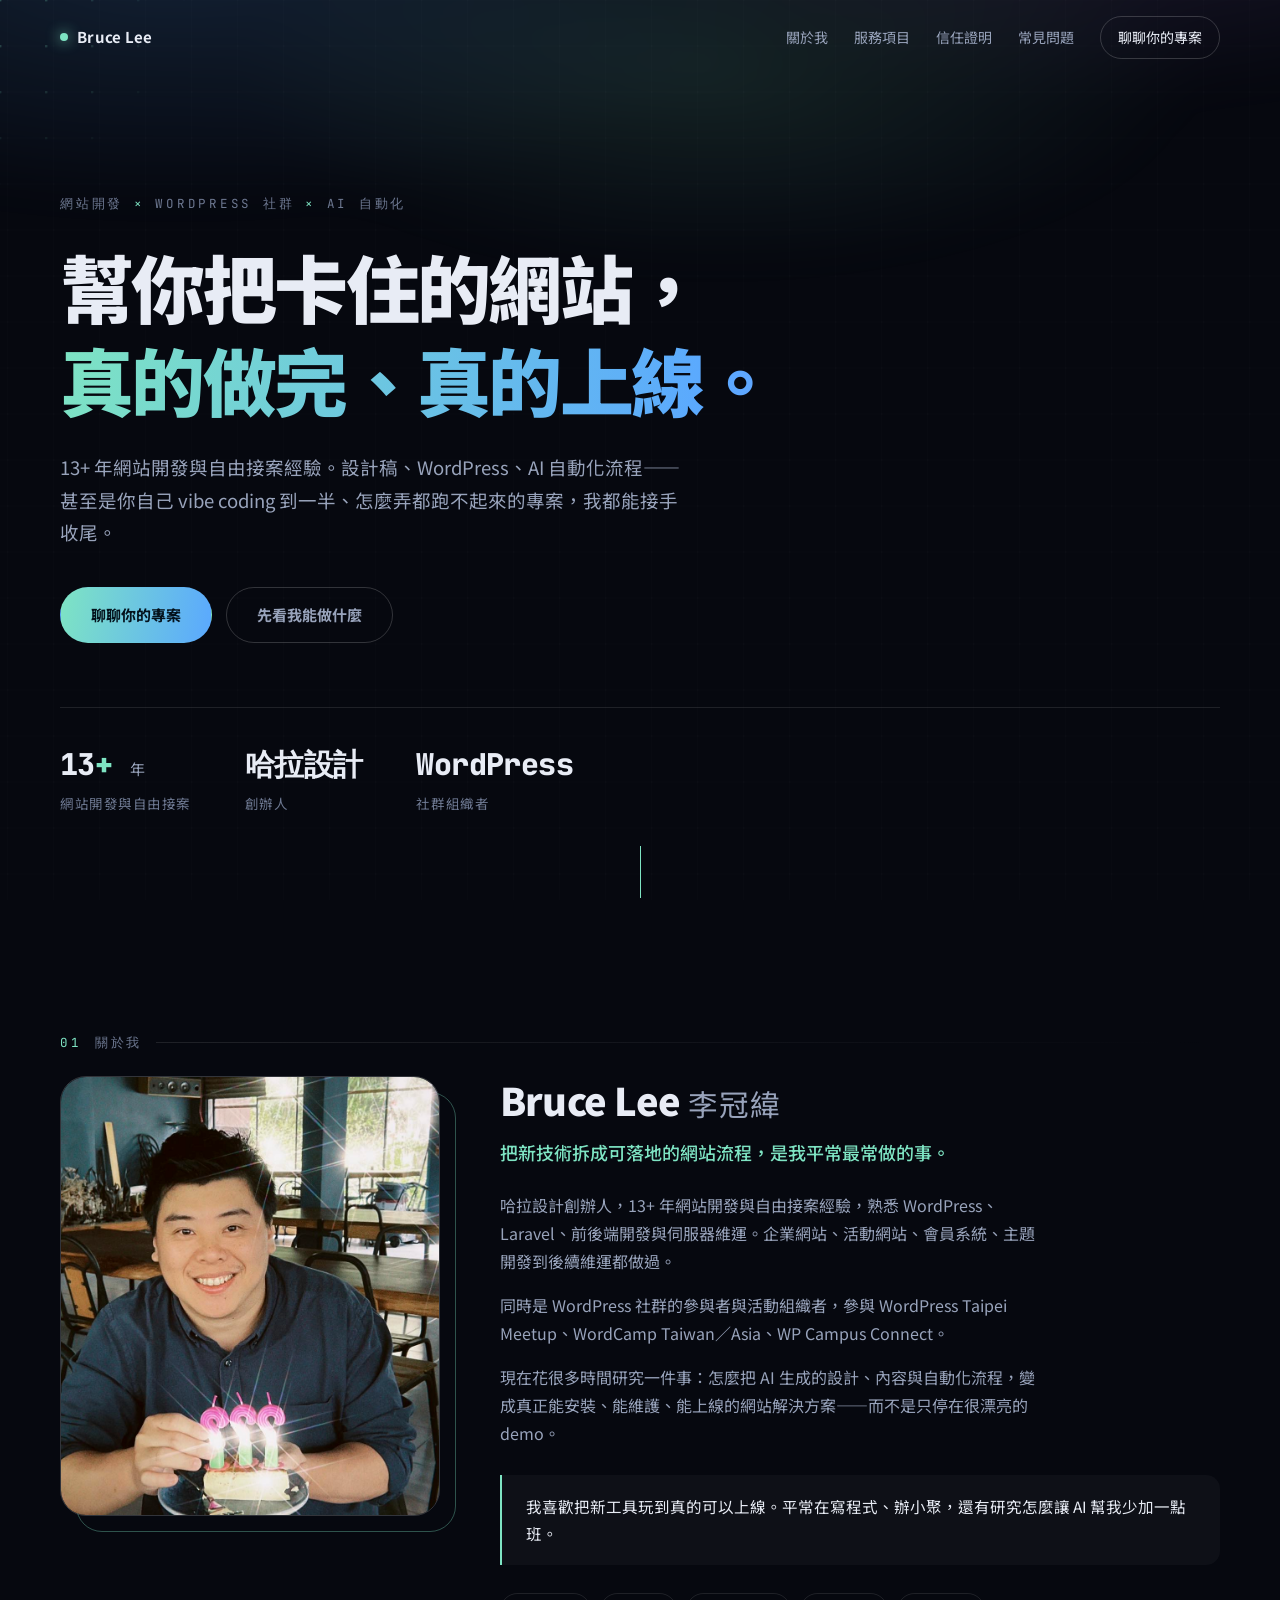
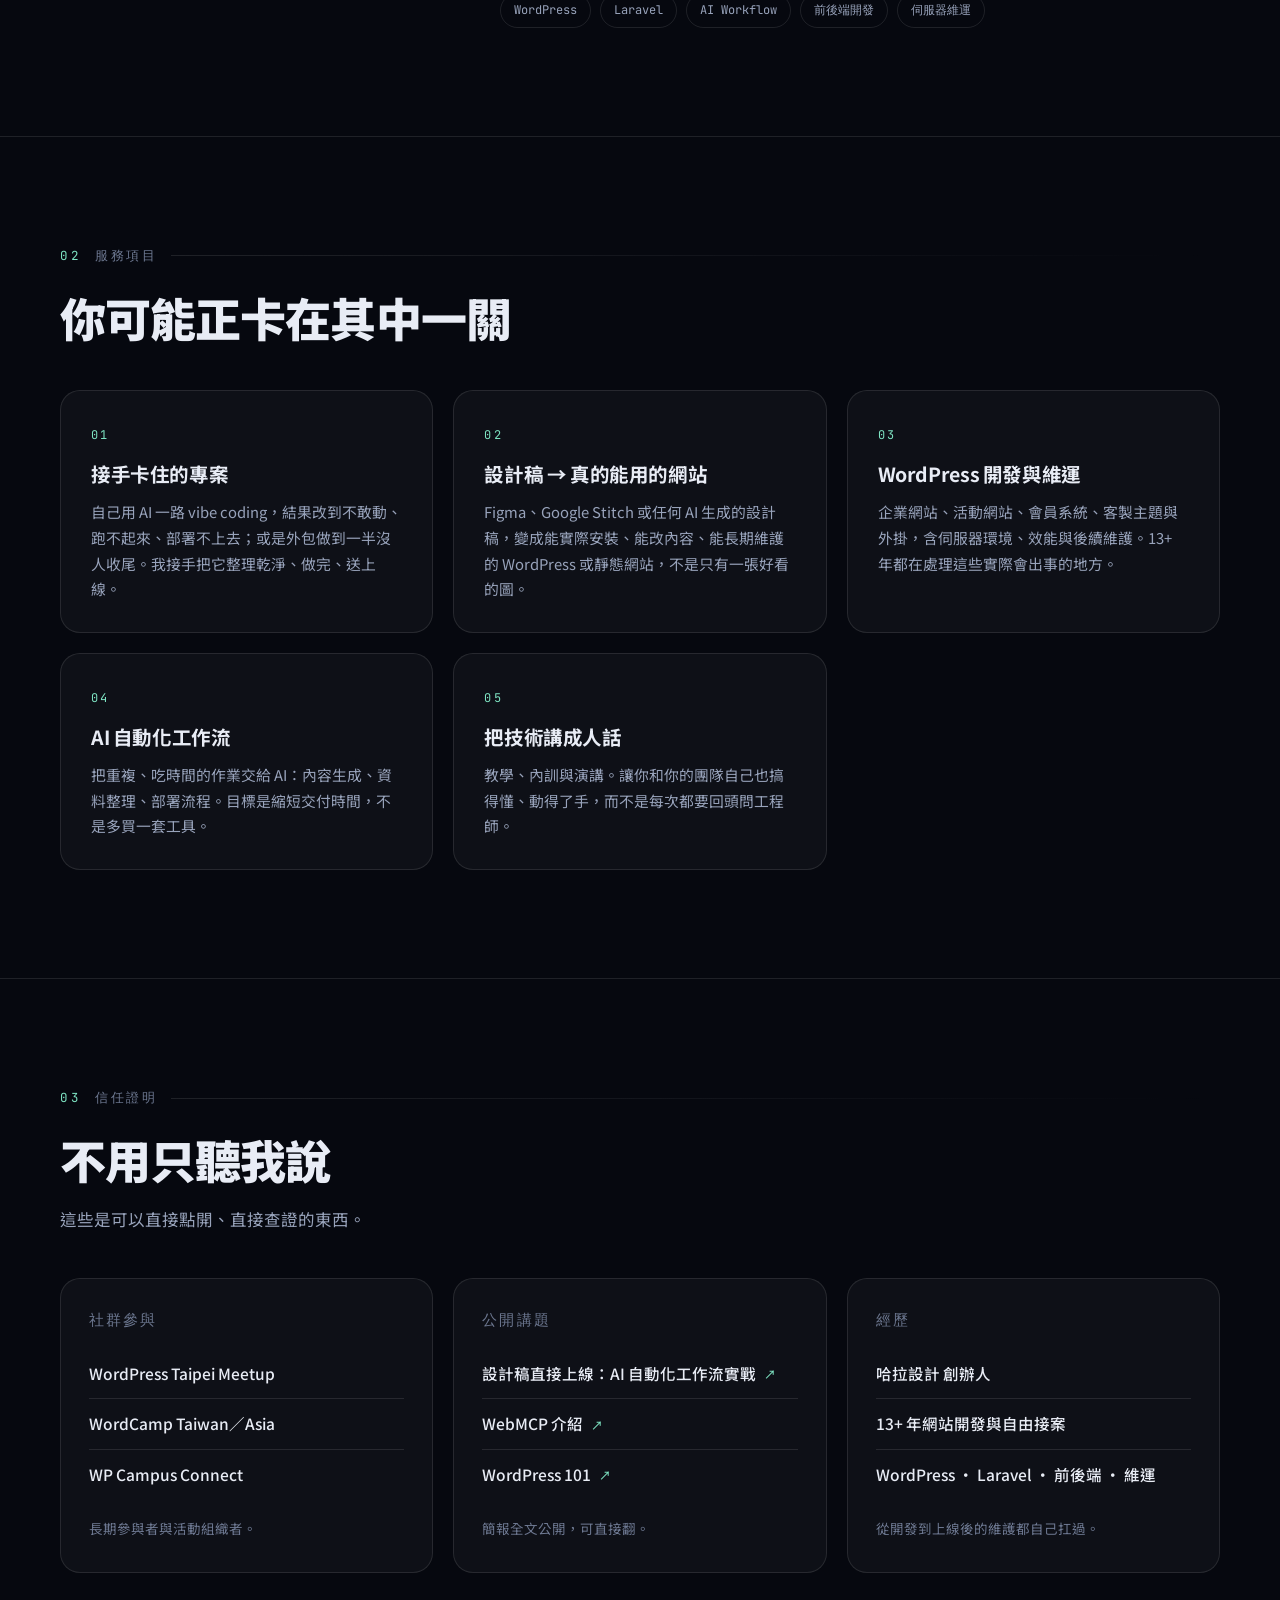
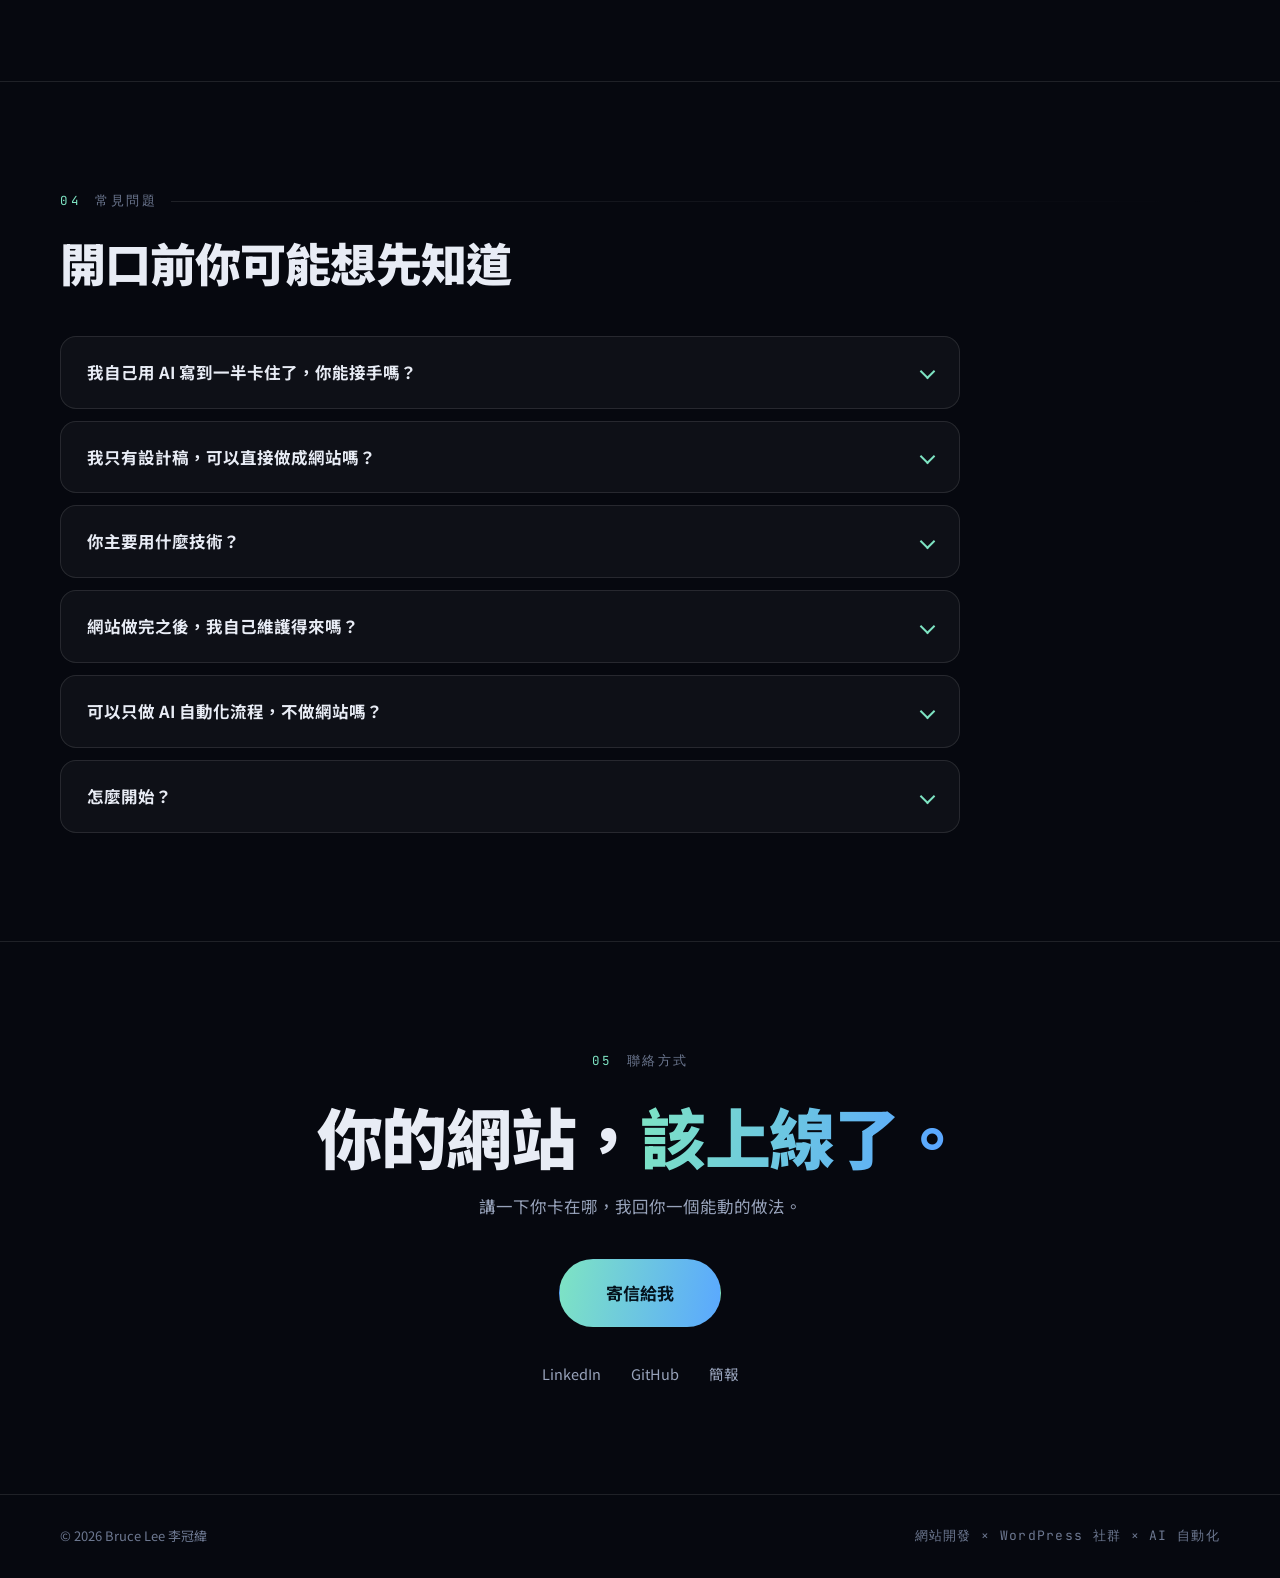
==== index.html @ e193546b "新增個人品牌網站首頁 依 ask-me 訪談產出的 website-brief.md 與 CLAUDE.md 建立一頁式個人網站： hero、關於我、服務項目、信任證明、常見問題、聯絡方式六個區塊。 " ====
<!DOCTYPE html>
<html lang="zh-Hant">
<head>
<meta charset="UTF-8">
<meta name="viewport" content="width=device-width, initial-scale=1">
<title>Bruce Lee 李冠緯 — 幫你把卡住的網站真的做完、真的上線</title>
<meta name="description" content="哈拉設計創辦人，13+ 年網站開發與自由接案經驗。設計稿轉網站、WordPress 開發維運、AI 自動化工作流，以及接手你自己 vibe coding 到一半做不下去的專案。">
<meta property="og:title" content="Bruce Lee 李冠緯 — 網站開發 × WordPress 社群 × AI 自動化">
<meta property="og:description" content="幫你把卡住的網站，真的做完、真的上線。">
<meta property="og:image" content="./avatar.jpg">
<meta property="og:type" content="website">
<link rel="preconnect" href="https://fonts.googleapis.com">
<link rel="preconnect" href="https://fonts.gstatic.com" crossorigin>
<link href="https://fonts.googleapis.com/css2?family=Noto+Sans+TC:wght@400;500;700;900&family=JetBrains+Mono:wght@400;700&display=swap" rel="stylesheet">
<link rel="stylesheet" href="./style.css">
</head>
<body>

<canvas id="bg-grid" aria-hidden="true"></canvas>
<div class="spotlight" aria-hidden="true"></div>

<header class="nav" id="nav">
  <a class="nav-brand" href="#top"><span class="dot"></span>Bruce Lee</a>
  <nav class="nav-links" aria-label="主要導覽">
    <a href="#about">關於我</a>
    <a href="#services">服務項目</a>
    <a href="#proof">信任證明</a>
    <a href="#faq">常見問題</a>
    <a class="nav-cta" href="#contact">聊聊你的專案</a>
  </nav>
</header>

<main id="top">

  <!-- 1. HERO -->
  <section class="hero">
    <div class="wrap hero-inner">
      <p class="eyebrow reveal">網站開發 <span class="x">×</span> WordPress 社群 <span class="x">×</span> AI 自動化</p>
      <h1 class="reveal">幫你把卡住的網站，<br><span class="grad">真的做完、真的上線。</span></h1>
      <p class="hero-lead reveal">13+ 年網站開發與自由接案經驗。設計稿、WordPress、AI 自動化流程——甚至是你自己 vibe coding 到一半、怎麼弄都跑不起來的專案，我都能接手收尾。</p>
      <div class="hero-cta reveal">
        <a class="btn btn-primary magnetic" href="#contact">聊聊你的專案</a>
        <a class="btn btn-ghost" href="#services">先看我能做什麼</a>
      </div>
      <dl class="stats reveal">
        <div class="stat"><dt><span class="count" data-count="13">0</span><span class="plus">+</span> <small>年</small></dt><dd>網站開發與自由接案</dd></div>
        <div class="stat"><dt>哈拉設計</dt><dd>創辦人</dd></div>
        <div class="stat"><dt>WordPress</dt><dd>社群組織者</dd></div>
      </dl>
    </div>
    <div class="scroll-hint" aria-hidden="true"><span></span></div>
  </section>

  <!-- 2. 關於我 -->
  <section id="about" class="sec">
    <div class="wrap">
      <p class="kicker reveal"><i>01</i> 關於我</p>
      <div class="about-grid">
        <div class="about-photo reveal">
          <img src="./avatar.jpg" alt="Bruce Lee 李冠緯的照片" width="440" height="440" loading="lazy">
          <span class="frame" aria-hidden="true"></span>
        </div>
        <div class="about-body">
          <h2 class="reveal">Bruce Lee <span class="zh">李冠緯</span></h2>
          <p class="lead reveal">把新技術拆成可落地的網站流程，是我平常最常做的事。</p>
          <p class="reveal">哈拉設計創辦人，13+ 年網站開發與自由接案經驗，熟悉 WordPress、Laravel、前後端開發與伺服器維運。企業網站、活動網站、會員系統、主題開發到後續維運都做過。</p>
          <p class="reveal">同時是 WordPress 社群的參與者與活動組織者，參與 WordPress Taipei Meetup、WordCamp Taiwan／Asia、WP Campus Connect。</p>
          <p class="reveal">現在花很多時間研究一件事：怎麼把 AI 生成的設計、內容與自動化流程，變成真正能安裝、能維護、能上線的網站解決方案——而不是只停在很漂亮的 demo。</p>
          <blockquote class="reveal">我喜歡把新工具玩到真的可以上線。平常在寫程式、辦小聚，還有研究怎麼讓 AI 幫我少加一點班。</blockquote>
          <ul class="tags reveal">
            <li>WordPress</li><li>Laravel</li><li>AI Workflow</li><li>前後端開發</li><li>伺服器維運</li>
          </ul>
        </div>
      </div>
    </div>
  </section>

  <!-- 3. 服務項目 -->
  <section id="services" class="sec">
    <div class="wrap">
      <p class="kicker reveal"><i>02</i> 服務項目</p>
      <h2 class="sec-title reveal">你可能正卡在其中一關</h2>
      <div class="cards">
        <article class="card reveal">
          <span class="card-no">01</span>
          <h3>接手卡住的專案</h3>
          <p>自己用 AI 一路 vibe coding，結果改到不敢動、跑不起來、部署不上去；或是外包做到一半沒人收尾。我接手把它整理乾淨、做完、送上線。</p>
        </article>
        <article class="card reveal">
          <span class="card-no">02</span>
          <h3>設計稿 → 真的能用的網站</h3>
          <p>Figma、Google Stitch 或任何 AI 生成的設計稿，變成能實際安裝、能改內容、能長期維護的 WordPress 或靜態網站，不是只有一張好看的圖。</p>
        </article>
        <article class="card reveal">
          <span class="card-no">03</span>
          <h3>WordPress 開發與維運</h3>
          <p>企業網站、活動網站、會員系統、客製主題與外掛，含伺服器環境、效能與後續維護。13+ 年都在處理這些實際會出事的地方。</p>
        </article>
        <article class="card reveal">
          <span class="card-no">04</span>
          <h3>AI 自動化工作流</h3>
          <p>把重複、吃時間的作業交給 AI：內容生成、資料整理、部署流程。目標是縮短交付時間，不是多買一套工具。</p>
        </article>
        <article class="card reveal">
          <span class="card-no">05</span>
          <h3>把技術講成人話</h3>
          <p>教學、內訓與演講。讓你和你的團隊自己也搞得懂、動得了手，而不是每次都要回頭問工程師。</p>
        </article>
      </div>
    </div>
  </section>

  <!-- 4. 信任證明 -->
  <section id="proof" class="sec">
    <div class="wrap">
      <p class="kicker reveal"><i>03</i> 信任證明</p>
      <h2 class="sec-title reveal">不用只聽我說</h2>
      <p class="sec-lead reveal">這些是可以直接點開、直接查證的東西。</p>
      <div class="proof-grid">
        <div class="proof-block reveal">
          <h3>社群參與</h3>
          <ul class="proof-list">
            <li>WordPress Taipei Meetup</li>
            <li>WordCamp Taiwan／Asia</li>
            <li>WP Campus Connect</li>
          </ul>
          <p class="proof-note">長期參與者與活動組織者。</p>
        </div>
        <div class="proof-block reveal">
          <h3>公開講題</h3>
          <ul class="proof-list links">
            <li><a href="./slides/google-stitch-to-wordpress.html">設計稿直接上線：AI 自動化工作流實戰</a></li>
            <li><a href="./slides/webmcp.html">WebMCP 介紹</a></li>
            <li><a href="./slides/wordpress-101.html">WordPress 101</a></li>
          </ul>
          <p class="proof-note">簡報全文公開，可直接翻。</p>
        </div>
        <div class="proof-block reveal">
          <h3>經歷</h3>
          <ul class="proof-list">
            <li>哈拉設計 創辦人</li>
            <li>13+ 年網站開發與自由接案</li>
            <li>WordPress · Laravel · 前後端 · 維運</li>
          </ul>
          <p class="proof-note">從開發到上線後的維護都自己扛過。</p>
        </div>
      </div>
      <!-- 客戶評價（待補）：等你拿到真實推薦，把下面這段換成 3 則客戶原話 + 姓名/公司，不要放假的。 -->
    </div>
  </section>

  <!-- 5. 常見問題 -->
  <section id="faq" class="sec">
    <div class="wrap">
      <p class="kicker reveal"><i>04</i> 常見問題</p>
      <h2 class="sec-title reveal">開口前你可能想先知道</h2>
      <div class="faq">
        <details class="reveal"><summary>我自己用 AI 寫到一半卡住了，你能接手嗎？</summary><p>可以，這正是我最常處理的狀況。程式亂、沒版控、部署失敗、改一個地方壞三個地方都算。我會先看現況值不值得救，再告訴你是接著改比較快，還是重寫比較划算——不會為了接案硬勸你重做。</p></details>
        <details class="reveal"><summary>我只有設計稿，可以直接做成網站嗎？</summary><p>可以。Figma、Google Stitch 或 AI 生成的稿都行。重點是交付之後你要能自己換圖換文字，所以我會做成可維護的結構，而不是把整頁切成圖。</p></details>
        <details class="reveal"><summary>你主要用什麼技術？</summary><p>WordPress 與 Laravel 為主，含前後端開發與伺服器維運。需要單純快速的形象網站時，也會直接用原生 HTML／CSS／JS，不硬套框架。</p></details>
        <details class="reveal"><summary>網站做完之後，我自己維護得來嗎？</summary><p>這是我交付時會特別處理的部分。會用白話講清楚哪裡能改、怎麼改、什麼不要碰，必要時錄一段操作說明。目標是你不用每改一個字都來找我。</p></details>
        <details class="reveal"><summary>可以只做 AI 自動化流程，不做網站嗎？</summary><p>可以。內容生成、資料整理、部署流程這類重複作業都能拆出來自動化。先看你現在哪一段最花時間，從那裡開始，不會一次全上。</p></details>
        <details class="reveal"><summary>怎麼開始？</summary><p>寄一封信給我，講三件事就好：你現在卡在哪、手上已經有什麼（設計稿、程式碼、網址都算）、希望什麼時候上線。我看完會直接回覆可行做法。</p></details>
      </div>
    </div>
  </section>

  <!-- 6. 聯絡方式 -->
  <section id="contact" class="sec contact">
    <div class="wrap">
      <p class="kicker reveal"><i>05</i> 聯絡方式</p>
      <h2 class="sec-title big reveal">你的網站，<span class="grad">該上線了。</span></h2>
      <p class="sec-lead reveal">講一下你卡在哪，我回你一個能動的做法。</p>
      <div class="contact-cta reveal">
        <a class="btn btn-primary big magnetic" href="#" data-mail>寄信給我</a>
      </div>
      <ul class="contact-links reveal">
        <li><a href="https://www.linkedin.com/in/bruce-lee-supergud/" target="_blank" rel="noopener">LinkedIn</a></li>
        <li><a href="https://github.com/supergud" target="_blank" rel="noopener">GitHub</a></li>
        <li><a href="./slides/google-stitch-to-wordpress.html">簡報</a></li>
      </ul>
    </div>
  </section>

</main>

<footer class="foot">
  <div class="wrap foot-inner">
    <span>© <span id="year">2026</span> Bruce Lee 李冠緯</span>
    <span class="foot-tag">網站開發 × WordPress 社群 × AI 自動化</span>
  </div>
</footer>

<script src="./script.js"></script>
</body>
</html>
---- style.css ----
/* ===== tokens ===== */
:root{
  --bg:#06080f;
  --bg-2:#0a0e1a;
  --panel:rgba(255,255,255,.035);
  --line:rgba(255,255,255,.10);
  --line-2:rgba(255,255,255,.18);
  --fg:#e8ecf5;
  --fg-dim:#98a3bb;
  --fg-mute:#6d7891;
  --acc:#7ee4c3;
  --acc-2:#5aa8ff;
  --acc-3:#b98cff;
  --glow:0 0 60px rgba(126,228,195,.20);
  --sans:"Noto Sans TC",-apple-system,BlinkMacSystemFont,"Segoe UI","PingFang TC","Microsoft JhengHei",sans-serif;
  --mono:"JetBrains Mono",ui-monospace,SFMono-Regular,Menlo,monospace;
  --wrap:1160px;
  --ease:cubic-bezier(.22,.9,.24,1);
}

*,*::before,*::after{box-sizing:border-box}
html{scroll-behavior:smooth;-webkit-text-size-adjust:100%}
body{
  margin:0;background:var(--bg);color:var(--fg);
  font-family:var(--sans);font-weight:400;line-height:1.75;
  overflow-x:hidden;-webkit-font-smoothing:antialiased;
}
img{max-width:100%;display:block}
a{color:inherit;text-decoration:none}
h1,h2,h3{line-height:1.25;margin:0;letter-spacing:-.02em;font-weight:900}
p{margin:0 0 1em}
::selection{background:rgba(126,228,195,.28)}

.wrap{width:min(100% - 44px,var(--wrap));margin-inline:auto}

/* ===== 背景：網格 canvas + 極光 + 游標光暈 ===== */
#bg-grid{position:fixed;inset:0;width:100%;height:100%;z-index:0;opacity:.55;pointer-events:none}
body::before{
  content:"";position:fixed;inset:-20% -10% auto -10%;height:70vh;z-index:0;pointer-events:none;
  background:
    radial-gradient(60% 60% at 20% 20%,rgba(90,168,255,.16),transparent 70%),
    radial-gradient(50% 50% at 80% 10%,rgba(185,140,255,.13),transparent 70%),
    radial-gradient(45% 45% at 55% 40%,rgba(126,228,195,.12),transparent 70%);
  filter:blur(20px);animation:drift 22s var(--ease) infinite alternate;
}
@keyframes drift{to{transform:translate3d(-4%,3%,0) scale(1.12)}}
.spotlight{
  position:fixed;top:0;left:0;width:520px;height:520px;margin:-260px 0 0 -260px;z-index:1;
  border-radius:50%;pointer-events:none;opacity:0;transition:opacity .5s;
  background:radial-gradient(circle,rgba(126,228,195,.10),transparent 62%);
  transform:translate3d(-999px,-999px,0);
}
body.has-cursor .spotlight{opacity:1}
main,.nav,.foot{position:relative;z-index:2}

/* ===== nav ===== */
.nav{
  position:sticky;top:0;z-index:50;display:flex;align-items:center;justify-content:space-between;
  gap:20px;padding:16px max(22px,calc((100vw - var(--wrap))/2));
  transition:background .35s,border-color .35s,backdrop-filter .35s;
  border-bottom:1px solid transparent;
}
.nav.stuck{background:rgba(6,8,15,.72);backdrop-filter:blur(14px);border-bottom-color:var(--line)}
.nav-brand{font-weight:700;letter-spacing:.02em;display:flex;align-items:center;gap:9px;font-size:15px}
.nav-brand .dot{width:8px;height:8px;border-radius:50%;background:var(--acc);box-shadow:0 0 14px var(--acc);animation:pulse 2.6s infinite}
@keyframes pulse{50%{opacity:.35;transform:scale(.8)}}
.nav-links{display:flex;align-items:center;gap:26px;font-size:14px;color:var(--fg-dim)}
.nav-links a{position:relative;transition:color .25s}
.nav-links a:not(.nav-cta)::after{
  content:"";position:absolute;left:0;right:100%;bottom:-6px;height:1px;background:var(--acc);
  transition:right .35s var(--ease);
}
.nav-links a:hover{color:var(--fg)}
.nav-links a:not(.nav-cta):hover::after{right:0}
.nav-cta{
  padding:8px 17px;border:1px solid var(--line-2);border-radius:999px;color:var(--fg);
  transition:border-color .3s,box-shadow .3s,transform .3s,background .3s;
}
.nav-cta:hover{border-color:var(--acc);box-shadow:var(--glow);transform:translateY(-1px);background:rgba(126,228,195,.06)}

/* ===== hero ===== */
.hero{position:relative;padding:clamp(70px,13vh,130px) 0 clamp(80px,12vh,120px);min-height:88vh;display:flex;align-items:center}
.hero-inner{width:min(100% - 44px,var(--wrap));margin-inline:auto}
.eyebrow{font-family:var(--mono);font-size:12.5px;letter-spacing:.22em;text-transform:uppercase;color:var(--fg-mute);margin-bottom:26px}
.eyebrow .x{color:var(--acc)}
h1{font-size:clamp(34px,6.4vw,74px);letter-spacing:-.035em;margin-bottom:26px}
.grad{
  background:linear-gradient(100deg,var(--acc) 0%,var(--acc-2) 46%,var(--acc-3) 100%);
  -webkit-background-clip:text;background-clip:text;color:transparent;
  background-size:200% 100%;animation:sweep 8s linear infinite;
}
@keyframes sweep{to{background-position:200% 0}}
.hero-lead{font-size:clamp(15px,1.7vw,18.5px);color:var(--fg-dim);max-width:62ch;margin-bottom:38px}
.hero-cta{display:flex;flex-wrap:wrap;gap:14px;margin-bottom:64px}

.btn{
  display:inline-flex;align-items:center;justify-content:center;gap:10px;
  padding:14px 30px;border-radius:999px;font-weight:700;font-size:15px;
  border:1px solid var(--line-2);position:relative;overflow:hidden;
  transition:transform .35s var(--ease),box-shadow .35s,border-color .35s,color .3s;
  will-change:transform;
}
.btn.big{padding:18px 46px;font-size:17px}
.btn-primary{background:linear-gradient(100deg,var(--acc),var(--acc-2));color:#04121c;border-color:transparent}
.btn-primary{isolation:isolate}
.btn-primary::after{
  content:"";position:absolute;inset:0;z-index:-1;
  background:linear-gradient(100deg,var(--acc-2),var(--acc-3));
  opacity:0;transition:opacity .4s;
}
.btn-primary:hover::after{opacity:1}
.btn-primary:hover{box-shadow:0 14px 44px rgba(126,228,195,.30);transform:translateY(-2px)}
.btn-ghost{color:var(--fg-dim)}
.btn-ghost:hover{color:var(--fg);border-color:var(--acc);box-shadow:var(--glow);transform:translateY(-2px)}

.stats{display:flex;flex-wrap:wrap;gap:14px 54px;margin:0;padding-top:30px;border-top:1px solid var(--line)}
.stat dt{font-size:clamp(21px,2.6vw,30px);font-weight:900;letter-spacing:-.02em;color:var(--fg);font-family:var(--mono)}
.stat dt small{font-size:.5em;font-weight:400;color:var(--fg-dim);font-family:var(--sans)}
.stat dt .plus{color:var(--acc)}
.stat dd{margin:2px 0 0;font-size:13.5px;color:var(--fg-mute);letter-spacing:.04em}

.scroll-hint{position:absolute;left:50%;bottom:26px;width:1px;height:52px;background:var(--line);overflow:hidden}
.scroll-hint span{position:absolute;inset:0;background:var(--acc);animation:trail 2.4s var(--ease) infinite}
@keyframes trail{0%{transform:translateY(-100%)}60%,100%{transform:translateY(100%)}}

/* ===== sections ===== */
.sec{padding:clamp(80px,12vh,140px) 0;position:relative}
.sec + .sec{border-top:1px solid var(--line)}
.kicker{font-family:var(--mono);font-size:12.5px;letter-spacing:.2em;text-transform:uppercase;color:var(--fg-mute);display:flex;align-items:center;gap:14px;margin-bottom:22px}
.kicker i{font-style:normal;color:var(--acc)}
.kicker::after{content:"";flex:1;height:1px;background:linear-gradient(90deg,var(--line),transparent)}
.sec-title{font-size:clamp(27px,4.2vw,46px);margin-bottom:16px}
.sec-title.big{font-size:clamp(32px,6vw,66px)}
.sec-lead{color:var(--fg-dim);max-width:56ch;font-size:16.5px;margin-bottom:44px}

/* 關於我 */
.about-grid{display:grid;grid-template-columns:380px 1fr;gap:60px;align-items:start}
.about-photo{position:relative}
.about-photo img{width:100%;aspect-ratio:1;object-fit:cover;border-radius:26px;border:1px solid var(--line-2);filter:saturate(.92) contrast(1.04)}
.about-photo .frame{position:absolute;inset:16px -16px -16px 16px;border:1px solid rgba(126,228,195,.34);border-radius:26px;z-index:-1;transition:inset .5s var(--ease)}
.about-photo:hover .frame{inset:22px -22px -22px 22px}
.about-body h2{font-size:clamp(26px,3.4vw,38px);margin-bottom:6px}
.about-body h2 .zh{color:var(--fg-dim);font-weight:400;font-size:.78em;letter-spacing:.02em}
.about-body .lead{font-size:18px;color:var(--acc);margin:14px 0 22px;font-weight:500}
.about-body p{color:var(--fg-dim);max-width:60ch}
blockquote{
  margin:28px 0;padding:18px 24px;border-left:2px solid var(--acc);
  background:var(--panel);border-radius:0 14px 14px 0;color:var(--fg);font-size:15.5px;
}
.tags{display:flex;flex-wrap:wrap;gap:9px;list-style:none;padding:0;margin:24px 0 0}
.tags li{
  font-family:var(--mono);font-size:12px;padding:6px 13px;border:1px solid var(--line);
  border-radius:999px;color:var(--fg-dim);transition:border-color .3s,color .3s,transform .3s;
}
.tags li:hover{border-color:var(--acc);color:var(--acc);transform:translateY(-2px)}

/* 服務卡片 */
.cards{display:grid;grid-template-columns:repeat(auto-fit,minmax(290px,1fr));gap:20px;margin-top:44px}
.card{
  position:relative;padding:34px 30px 30px;border:1px solid var(--line);border-radius:20px;
  background:var(--panel);overflow:hidden;
  transition:transform .45s var(--ease),border-color .4s,background .4s;
}
.card::before{
  content:"";position:absolute;inset:0;opacity:0;transition:opacity .45s;pointer-events:none;
  background:radial-gradient(420px circle at var(--mx,50%) var(--my,0%),rgba(126,228,195,.13),transparent 62%);
}
.card:hover{transform:translateY(-6px);border-color:var(--line-2);background:rgba(255,255,255,.055)}
.card:hover::before{opacity:1}
.card-no{font-family:var(--mono);font-size:12px;color:var(--acc);letter-spacing:.2em;display:block;margin-bottom:16px}
.card h3{font-size:19.5px;margin-bottom:12px;font-weight:700}
.card p{color:var(--fg-dim);font-size:14.8px;margin:0}

/* 信任證明 */
.proof-grid{display:grid;grid-template-columns:repeat(auto-fit,minmax(280px,1fr));gap:20px}
.proof-block{padding:32px 28px;border:1px solid var(--line);border-radius:20px;background:var(--panel);transition:border-color .4s,transform .45s var(--ease)}
.proof-block:hover{border-color:rgba(126,228,195,.4);transform:translateY(-4px)}
.proof-block h3{font-size:15px;letter-spacing:.14em;text-transform:uppercase;font-family:var(--mono);color:var(--fg-mute);font-weight:400;margin-bottom:20px}
.proof-list{list-style:none;padding:0;margin:0 0 18px}
.proof-list li{padding:11px 0;border-bottom:1px solid var(--line);font-size:15.5px;font-weight:500}
.proof-list li:last-child{border-bottom:0}
.proof-list.links a{display:inline-flex;align-items:center;gap:8px;transition:color .25s}
.proof-list.links a::after{content:"↗";font-size:12px;color:var(--acc);transition:transform .3s}
.proof-list.links a:hover{color:var(--acc)}
.proof-list.links a:hover::after{transform:translate(3px,-3px)}
.proof-note{font-size:13.5px;color:var(--fg-mute);margin:0}

/* FAQ */
.faq{display:grid;gap:12px;margin-top:44px;max-width:900px}
.faq details{border:1px solid var(--line);border-radius:16px;background:var(--panel);overflow:hidden;transition:border-color .35s,background .35s}
.faq details[open]{border-color:rgba(126,228,195,.36);background:rgba(255,255,255,.055)}
.faq summary{
  list-style:none;cursor:pointer;padding:21px 58px 21px 26px;font-weight:700;font-size:16.5px;
  position:relative;transition:color .25s;
}
.faq summary::-webkit-details-marker{display:none}
.faq summary::after{
  content:"";position:absolute;right:26px;top:50%;width:11px;height:11px;margin-top:-6px;
  border-right:2px solid var(--acc);border-bottom:2px solid var(--acc);
  transform:rotate(45deg);transition:transform .35s var(--ease);
}
.faq details[open] summary::after{transform:rotate(-135deg)}
.faq summary:hover{color:var(--acc)}
.faq details p{padding:0 26px 24px;margin:0;color:var(--fg-dim);font-size:15px;max-width:74ch}

/* 聯絡 */
.contact{text-align:center}
.contact .kicker{justify-content:center}
.contact .kicker::after{display:none}
.contact .sec-lead{margin-inline:auto;margin-bottom:38px}
.contact-cta{margin-bottom:34px}
.contact-links{display:flex;justify-content:center;flex-wrap:wrap;gap:12px 30px;list-style:none;padding:0;margin:0;font-size:14.5px;color:var(--fg-dim)}
.contact-links a{position:relative;transition:color .25s}
.contact-links a:hover{color:var(--acc)}
.contact-links a::after{content:"";position:absolute;left:0;right:100%;bottom:-5px;height:1px;background:var(--acc);transition:right .35s var(--ease)}
.contact-links a:hover::after{right:0}

/* footer */
.foot{border-top:1px solid var(--line);padding:30px 0}
.foot-inner{display:flex;justify-content:space-between;flex-wrap:wrap;gap:10px;font-size:13px;color:var(--fg-mute)}
.foot-tag{font-family:var(--mono);letter-spacing:.1em}

/* ===== 進場動畫 ===== */
.reveal{opacity:0;transform:translateY(26px);transition:opacity .8s var(--ease),transform .8s var(--ease)}
.reveal.in{opacity:1;transform:none}

/* ===== RWD ===== */
@media (max-width:900px){
  .about-grid{grid-template-columns:1fr;gap:40px}
  .about-photo{max-width:330px}
  .nav-links a:not(.nav-cta){display:none}
}
@media (max-width:600px){
  .hero{min-height:auto;padding-top:48px}
  .stats{gap:20px 34px}
  .hero-cta .btn{width:100%}
  .scroll-hint{display:none}
  .faq summary{padding:18px 48px 18px 20px;font-size:15.5px}
  .faq details p{padding:0 20px 20px}
}

/* ===== 尊重減少動態 ===== */
@media (prefers-reduced-motion:reduce){
  *,*::before,*::after{animation:none!important;transition-duration:.01ms!important}
  .reveal{opacity:1;transform:none}
  #bg-grid,.spotlight{display:none}
  html{scroll-behavior:auto}
}
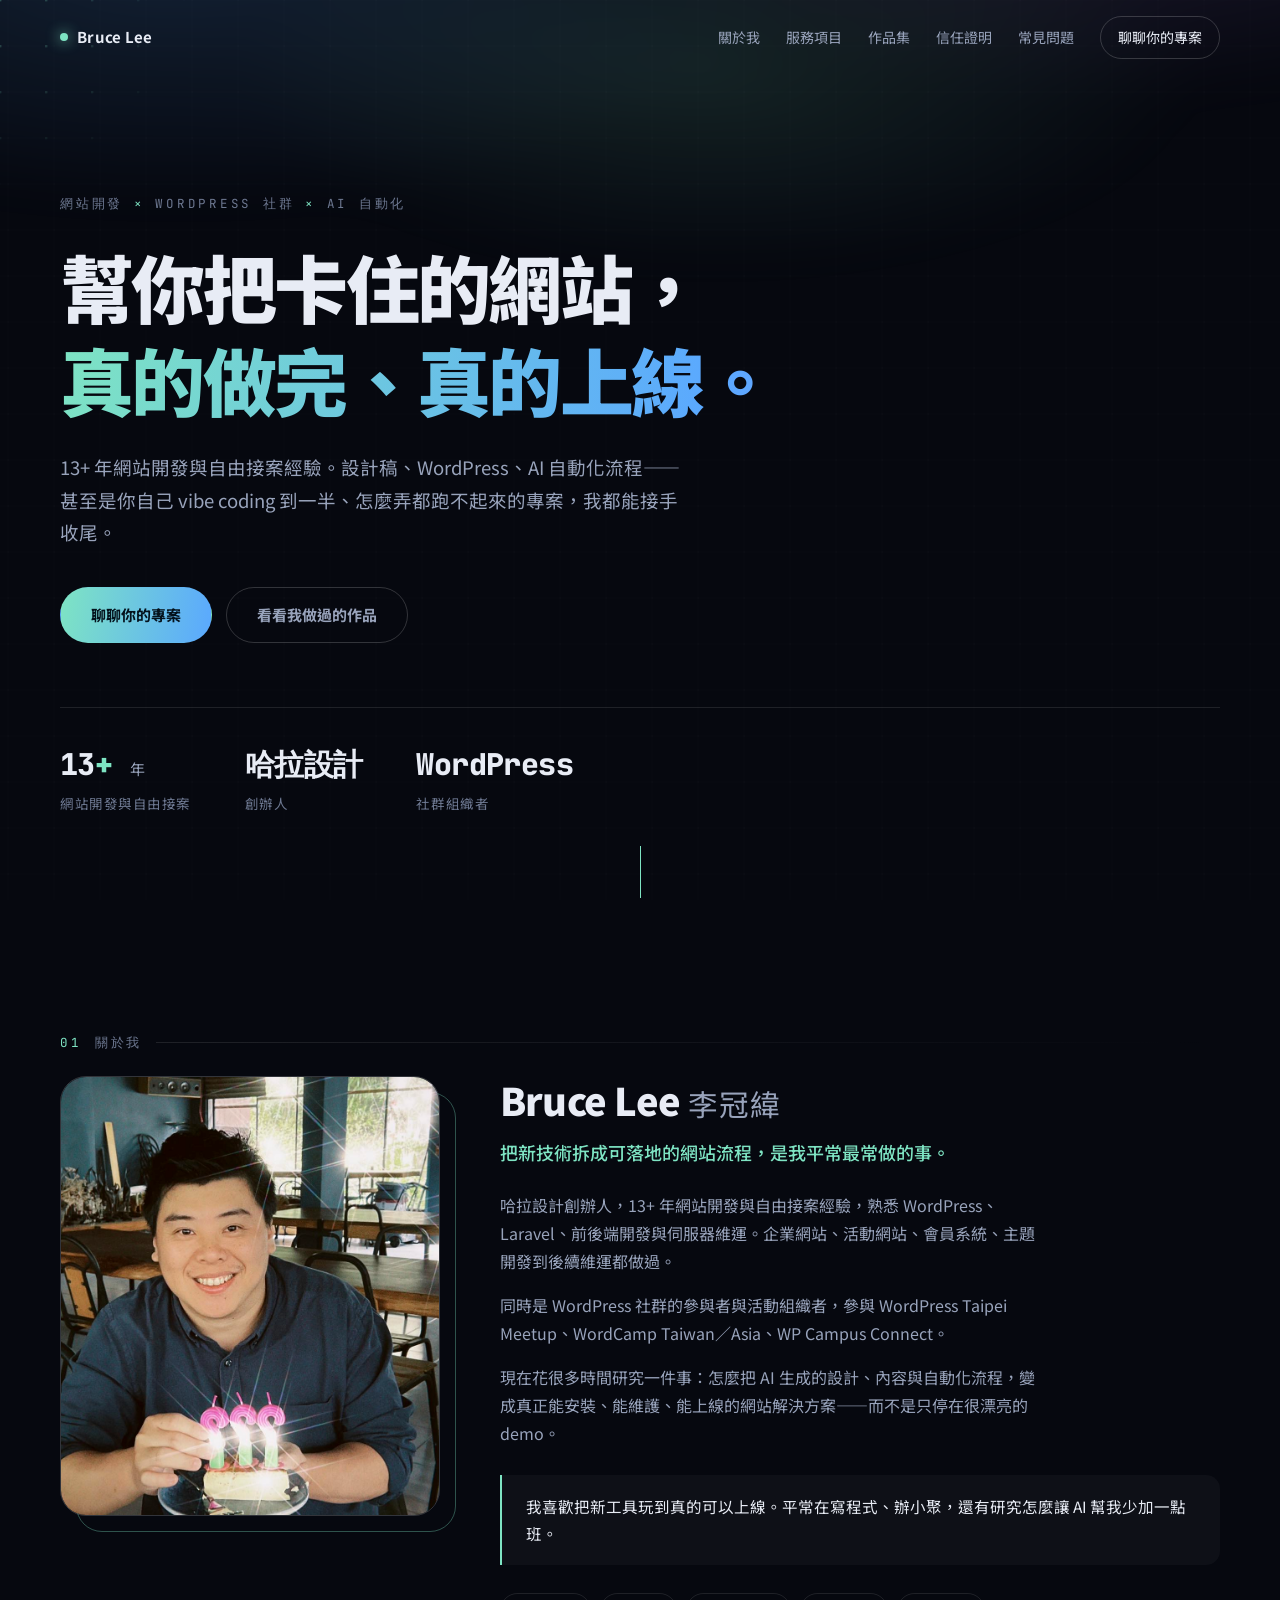
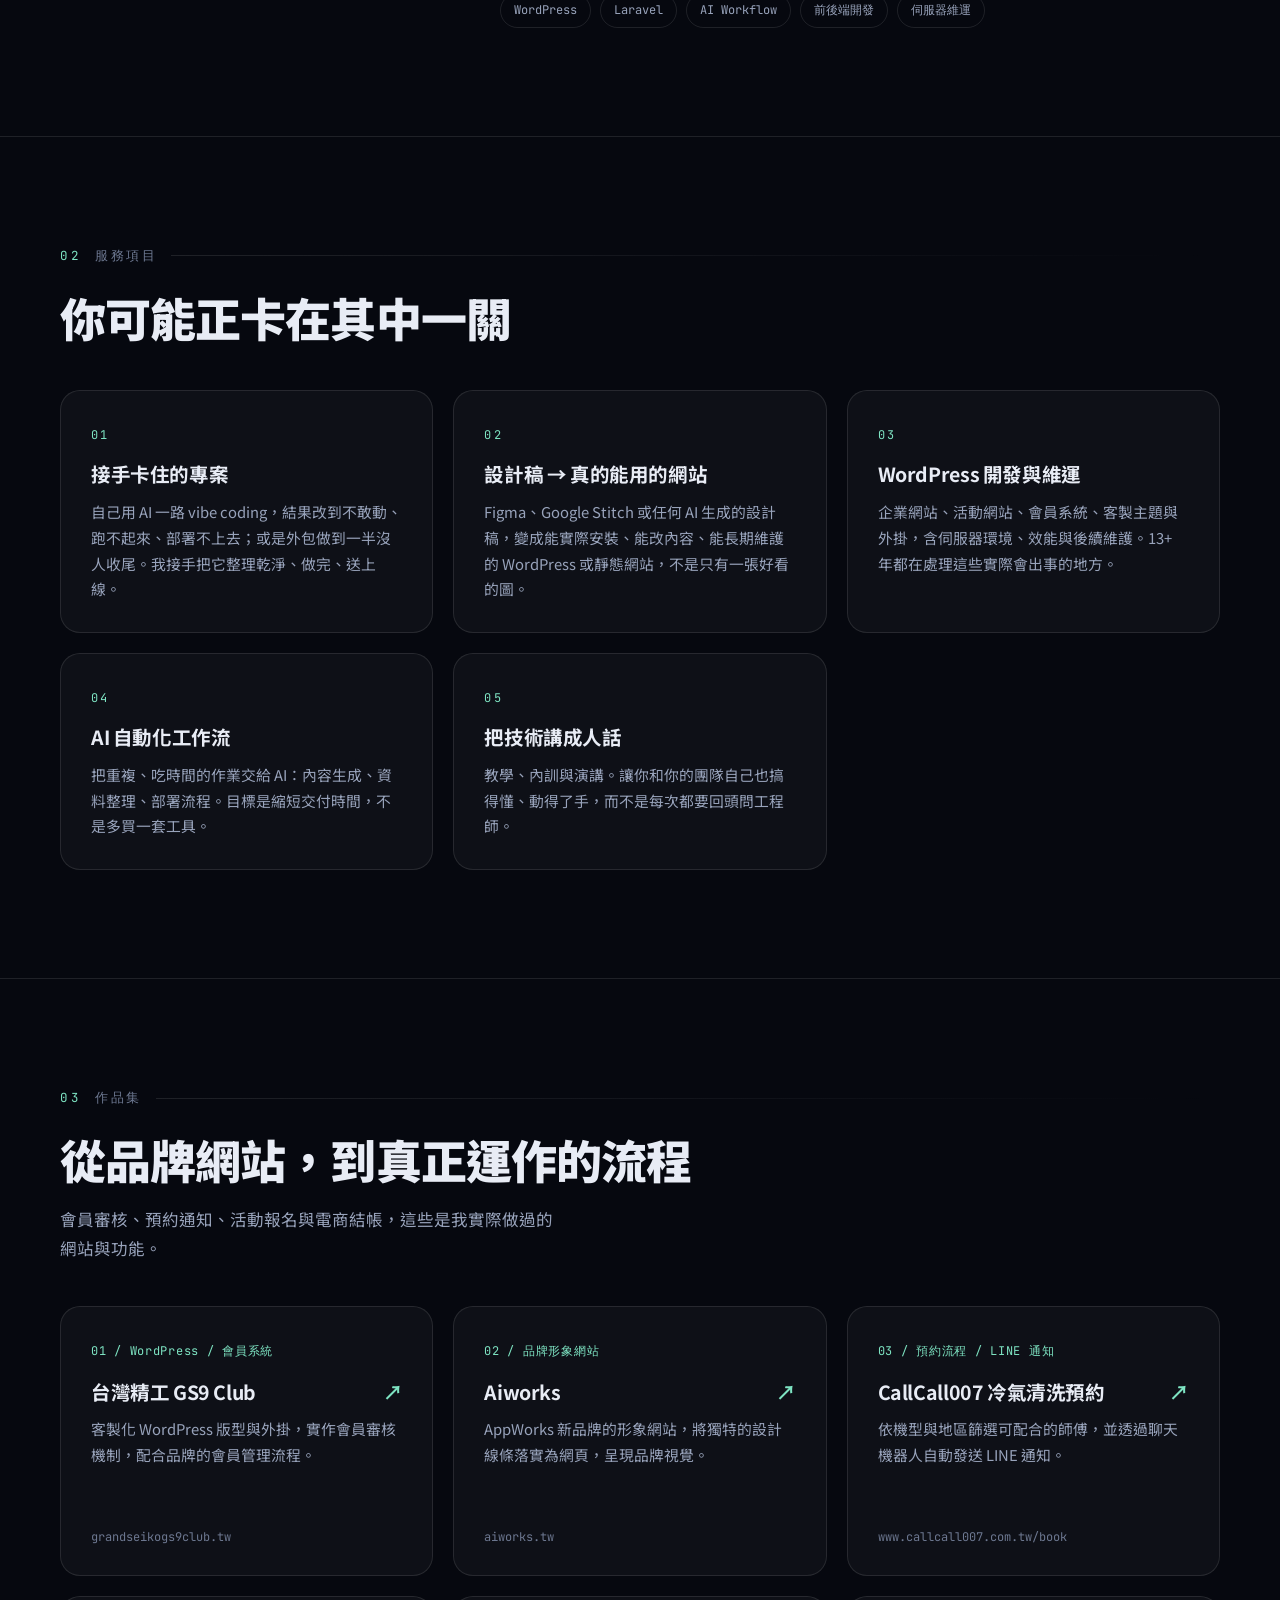
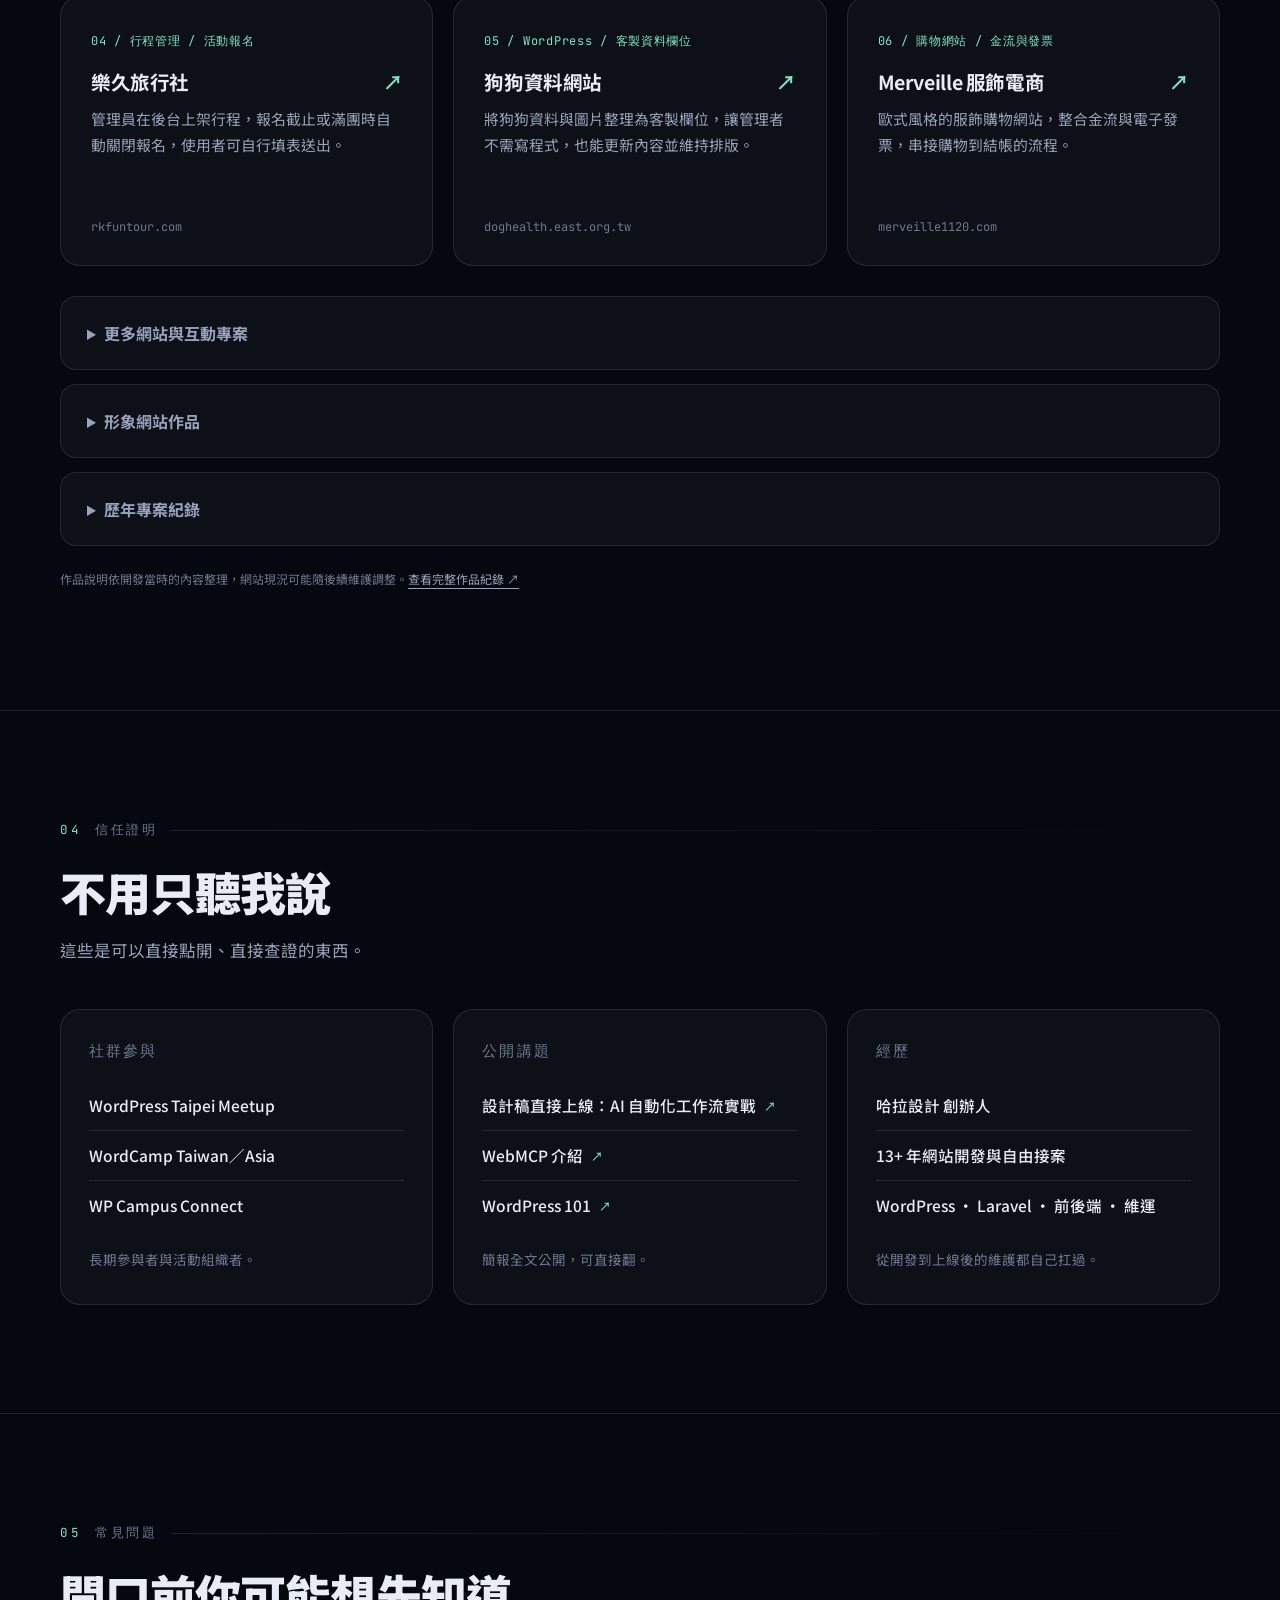
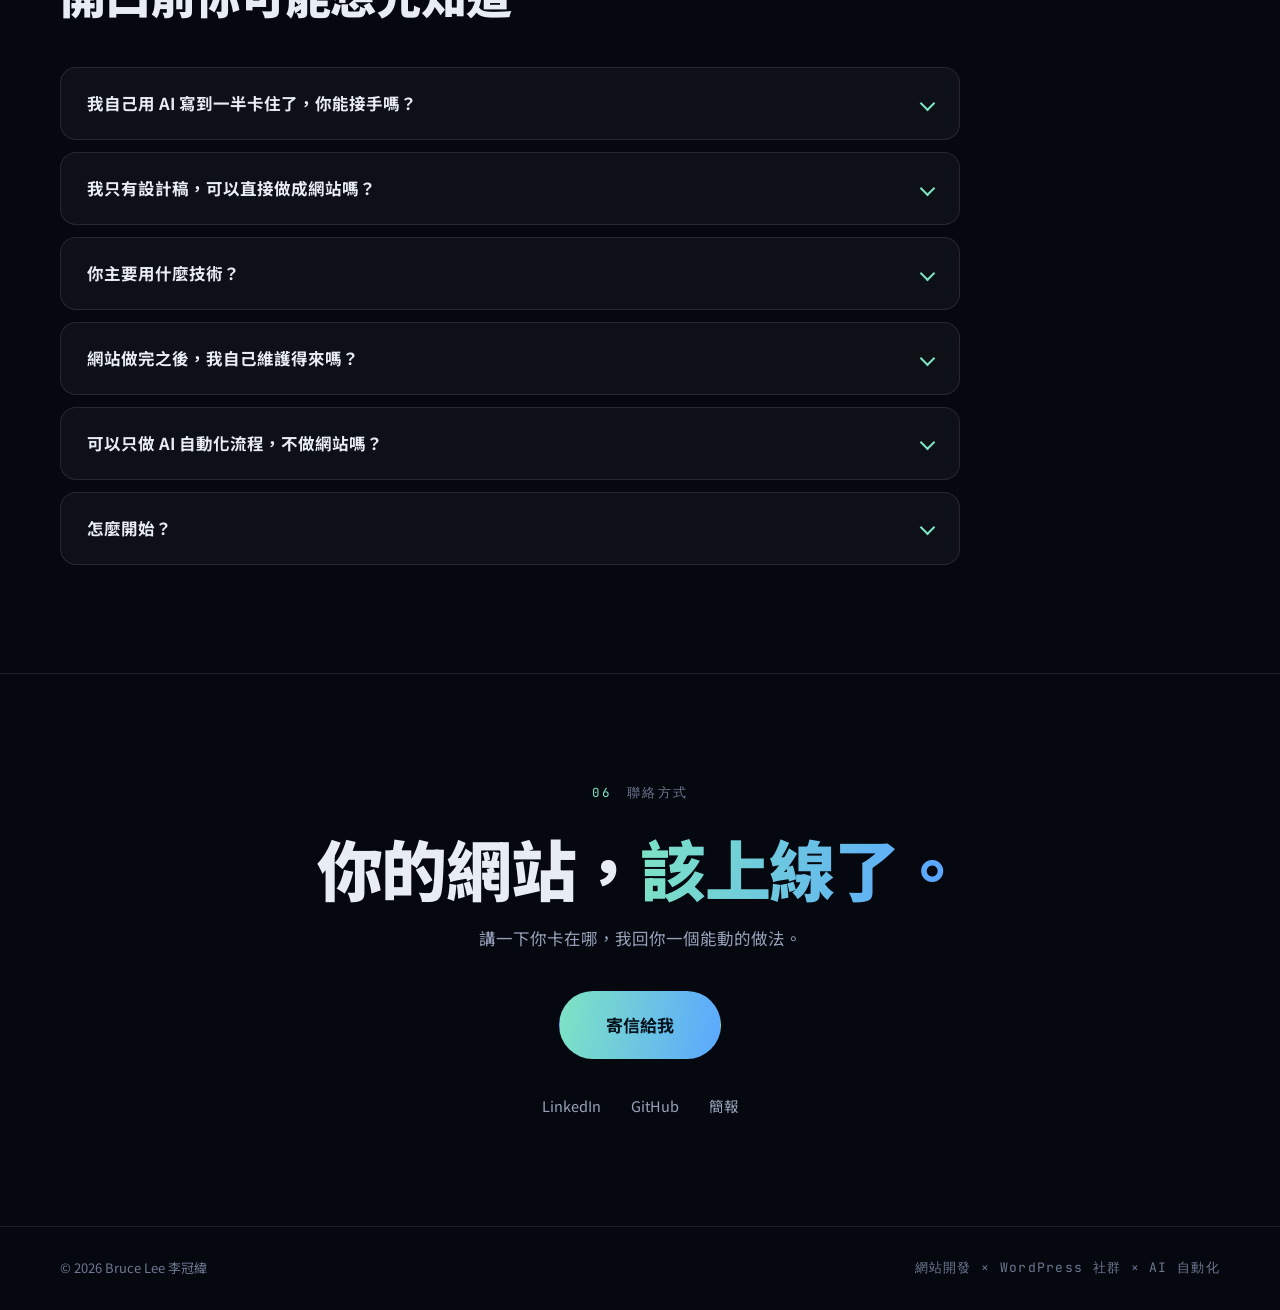
==== commit 93099890: "Add portfolio projects from HackMD" ====
--- a/index.html
+++ b/index.html
@@ -24,6 +24,7 @@
   <nav class="nav-links" aria-label="主要導覽">
     <a href="#about">關於我</a>
     <a href="#services">服務項目</a>
+    <a href="#portfolio">作品集</a>
     <a href="#proof">信任證明</a>
     <a href="#faq">常見問題</a>
     <a class="nav-cta" href="#contact">聊聊你的專案</a>
@@ -40,7 +41,7 @@
       <p class="hero-lead reveal">13+ 年網站開發與自由接案經驗。設計稿、WordPress、AI 自動化流程——甚至是你自己 vibe coding 到一半、怎麼弄都跑不起來的專案，我都能接手收尾。</p>
       <div class="hero-cta reveal">
         <a class="btn btn-primary magnetic" href="#contact">聊聊你的專案</a>
-        <a class="btn btn-ghost" href="#services">先看我能做什麼</a>
+        <a class="btn btn-ghost" href="#portfolio">看看我做過的作品</a>
       </div>
       <dl class="stats reveal">
         <div class="stat"><dt><span class="count" data-count="13">0</span><span class="plus">+</span> <small>年</small></dt><dd>網站開發與自由接案</dd></div>
@@ -110,10 +111,34 @@
     </div>
   </section>
 
+  <!-- 作品集：內容依本人 HackMD 作品紀錄整理 -->
+  <section id="portfolio" class="sec">
+    <div class="wrap">
+      <p class="kicker reveal"><i>03</i> 作品集</p>
+      <h2 class="sec-title reveal">從品牌網站，到真正運作的流程</h2>
+      <p class="sec-lead reveal">會員審核、預約通知、活動報名與電商結帳，這些是我實際做過的網站與功能。</p>
+      <div class="portfolio-grid"><article class="card portfolio-card reveal"><span class="card-no">01 / WordPress / 會員系統</span><h3><a href="https://grandseikogs9club.tw/" target="_blank" rel="noopener">台灣精工 GS9 Club<span aria-hidden="true">↗</span></a></h3><p>客製化 WordPress 版型與外掛，實作會員審核機制，配合品牌的會員管理流程。</p><span class="portfolio-domain">grandseikogs9club.tw</span></article><article class="card portfolio-card reveal"><span class="card-no">02 / 品牌形象網站</span><h3><a href="https://aiworks.tw/" target="_blank" rel="noopener">Aiworks<span aria-hidden="true">↗</span></a></h3><p>AppWorks 新品牌的形象網站，將獨特的設計線條落實為網頁，呈現品牌視覺。</p><span class="portfolio-domain">aiworks.tw</span></article><article class="card portfolio-card reveal"><span class="card-no">03 / 預約流程 / LINE 通知</span><h3><a href="https://www.callcall007.com.tw/book/" target="_blank" rel="noopener">CallCall007 冷氣清洗預約<span aria-hidden="true">↗</span></a></h3><p>依機型與地區篩選可配合的師傅，並透過聊天機器人自動發送 LINE 通知。</p><span class="portfolio-domain">www.callcall007.com.tw/book</span></article><article class="card portfolio-card reveal"><span class="card-no">04 / 行程管理 / 活動報名</span><h3><a href="https://rkfuntour.com/" target="_blank" rel="noopener">樂久旅行社<span aria-hidden="true">↗</span></a></h3><p>管理員在後台上架行程，報名截止或滿團時自動關閉報名，使用者可自行填表送出。</p><span class="portfolio-domain">rkfuntour.com</span></article><article class="card portfolio-card reveal"><span class="card-no">05 / WordPress / 客製資料欄位</span><h3><a href="https://doghealth.east.org.tw/" target="_blank" rel="noopener">狗狗資料網站<span aria-hidden="true">↗</span></a></h3><p>將狗狗資料與圖片整理為客製欄位，讓管理者不需寫程式，也能更新內容並維持排版。</p><span class="portfolio-domain">doghealth.east.org.tw</span></article><article class="card portfolio-card reveal"><span class="card-no">06 / 購物網站 / 金流與發票</span><h3><a href="https://merveille1120.com/" target="_blank" rel="noopener">Merveille 服飾電商<span aria-hidden="true">↗</span></a></h3><p>歐式風格的服飾購物網站，整合金流與電子發票，串接購物到結帳的流程。</p><span class="portfolio-domain">merveille1120.com</span></article></div>
+      <details class="portfolio-more">
+        <summary>更多網站與互動專案</summary>
+        <ul class="portfolio-list"><li><a href="https://tsida.com.tw/" target="_blank" rel="noopener">台灣服務產業交流協會網站，剛創立的協會，因為資料還在增建當中，所以使用WordPress讓管理者更方便快速更新內容 <span aria-hidden="true">↗</span></a></li><li><a href="https://innisfree.eat2die.com/" target="_blank" rel="noopener">Innisfree：試用品申請網站，管理員於後台設定門市試用品庫存，如果該門市使用品庫存不夠，則無法申請該門市 <span aria-hidden="true">↗</span></a></li><li><a href="https://thai.eat2die.com/" target="_blank" rel="noopener">故宮南院泰國月：遊戲網站，類似紙娃娃系統，使用者可以自行選擇想要的樣式，並輸出成圖片分享出去 <span aria-hidden="true">↗</span></a></li><li><a href="https://www.callcall007.com.tw/" target="_blank" rel="noopener">callcall007：客製化文章版型，方便客戶使用相同版型上稿，讓整體網站一致性 <span aria-hidden="true">↗</span></a></li><li><a href="https://livyang.life/" target="_blank" rel="noopener">Liv Yang：客製化WordPress部落格版型，並搭配區塊編輯器，方便上稿 <span aria-hidden="true">↗</span></a></li><li><a href="https://holy_land.eat2die.com/" target="_blank" rel="noopener">聖地：投影片式的桌遊遊戲介紹網站，獨特的換頁方式 <span aria-hidden="true">↗</span></a></li><li><a href="https://ilosh.eat2die.com/" target="_blank" rel="noopener">勞安所研究成果線上展：圖片搭配區塊按鈕，達到虛擬展場效果 <span aria-hidden="true">↗</span></a></li><li><a href="https://nacnac.eat2die.com/" target="_blank" rel="noopener">Nacstyle活動網站：串接IG貼文，根據活動Hashtag，把IG資料拉回到網站裡，並透過按讚數排名 <span aria-hidden="true">↗</span></a></li><li><a href="https://senka.eat2die.com/" target="_blank" rel="noopener">SENKA專科活動網站：製作大頭貼遊戲，使用者可以自行上傳照片，並在照片上放上官方貼圖，下載成自己客製的大頭貼 <span aria-hidden="true">↗</span></a></li><li><a href="https://www.swsg95.com.tw/" target="_blank" rel="noopener">莎士比亞的妹妹們劇團：獨特的設計風格，打破一般網頁設計的框架，並設計暗藏的彩蛋 <span aria-hidden="true">↗</span></a></li></ul>
+      </details>
+      <details class="portfolio-more">
+        <summary>形象網站作品</summary>
+        <div class="portfolio-brands"><a href="https://sme-mentor.com/" target="_blank" rel="noopener">sme-mentor.com <span aria-hidden="true">↗</span></a><a href="https://detoxlife.tw/" target="_blank" rel="noopener">detoxlife.tw <span aria-hidden="true">↗</span></a><a href="https://cheerstodive.com/" target="_blank" rel="noopener">cheerstodive.com <span aria-hidden="true">↗</span></a><a href="https://pacefitness.tw/" target="_blank" rel="noopener">pacefitness.tw <span aria-hidden="true">↗</span></a><a href="https://winstartek.com/" target="_blank" rel="noopener">winstartek.com <span aria-hidden="true">↗</span></a><a href="https://ypl.tw/" target="_blank" rel="noopener">ypl.tw <span aria-hidden="true">↗</span></a><a href="https://touchingyou.tw/" target="_blank" rel="noopener">touchingyou.tw <span aria-hidden="true">↗</span></a><a href="https://dtcoach.tw/" target="_blank" rel="noopener">dtcoach.tw <span aria-hidden="true">↗</span></a><a href="https://charlottestarots.com/" target="_blank" rel="noopener">charlottestarots.com <span aria-hidden="true">↗</span></a><a href="https://rayulaw.com/" target="_blank" rel="noopener">rayulaw.com <span aria-hidden="true">↗</span></a><a href="https://dtlife.tw/" target="_blank" rel="noopener">dtlife.tw <span aria-hidden="true">↗</span></a><a href="https://dtchange.tw/" target="_blank" rel="noopener">dtchange.tw <span aria-hidden="true">↗</span></a><a href="https://dtstory.tw/" target="_blank" rel="noopener">dtstory.tw <span aria-hidden="true">↗</span></a><a href="https://elterminals.com/" target="_blank" rel="noopener">elterminals.com <span aria-hidden="true">↗</span></a><a href="https://greenripple.com.tw/" target="_blank" rel="noopener">greenripple.com.tw <span aria-hidden="true">↗</span></a><a href="https://woodcrafts.tw/" target="_blank" rel="noopener">woodcrafts.tw <span aria-hidden="true">↗</span></a><a href="https://gracewu.tw/" target="_blank" rel="noopener">gracewu.tw <span aria-hidden="true">↗</span></a><a href="https://goodchannel.tw/" target="_blank" rel="noopener">goodchannel.tw <span aria-hidden="true">↗</span></a><a href="https://bnitainan.com/" target="_blank" rel="noopener">bnitainan.com <span aria-hidden="true">↗</span></a><a href="https://newmoonpos.com/" target="_blank" rel="noopener">newmoonpos.com <span aria-hidden="true">↗</span></a><a href="https://lohasustain.com/" target="_blank" rel="noopener">lohasustain.com <span aria-hidden="true">↗</span></a><a href="https://gaoyu.page/" target="_blank" rel="noopener">gaoyu.page <span aria-hidden="true">↗</span></a><a href="https://marina.com.tw/" target="_blank" rel="noopener">marina.com.tw <span aria-hidden="true">↗</span></a><a href="https://you-vision.tw/" target="_blank" rel="noopener">you-vision.tw <span aria-hidden="true">↗</span></a><a href="https://edf.eat2die.com/" target="_blank" rel="noopener">edf.eat2die.com <span aria-hidden="true">↗</span></a></div>
+      </details>
+      <details class="portfolio-more">
+        <summary>歷年專案紀錄</summary>
+        <p>保留已完成的開發內容；原作品紀錄劃線的網址不提供外連。</p>
+        <ul class="portfolio-list archive"><li>蕭氏貿易：購物車網站，金流串接聯合信用卡中心</li><li>兩好三壞：行動據點網站，使用者於表單申請，管理員審核通過自動顯示於google map上</li><li>藝術家網站：作品展示網站，各作品有各自的聯絡表單，使用者寄出後管理員可以快速知道是哪個作品的詢問，表單有製作防止機器人攻擊驗證</li><li>女俠：客製化WordPress版型</li><li>叮叮小幫手：簡易的點餐系統，只要三步驟就能快速點餐</li><li>大金空調一頁式購物網站：一頁式的購物網站，後台可以建立多項商品，每項商品都是獨立的一頁式網站，不須登入即可下單</li><li>點了沒：訂便當系統，搭配菜單系統並串接出單機，另外整合了Ubereat和FoodPanda的訂單資訊，並且有報表分析，讓店家可以清楚了解店內訂單狀況</li><li>蘭陽農業發展基金會活動報名網站：活動報名網站，管理員可以設定報名時間、報名費用、場次和人數上限</li><li>WordPress版本的購物車系統，商品約有上百個，透過外掛調整和快取設定，瀏覽速度跟一般形象網站差不多</li></ul>
+      </details>
+      <p class="portfolio-source">作品說明依開發當時的內容整理，網站現況可能隨後續維護調整。<a href="https://hackmd.io/@supergud/ryrArS1Nc" target="_blank" rel="noopener">查看完整作品紀錄 ↗</a></p>
+    </div>
+  </section>
+
   <!-- 4. 信任證明 -->
   <section id="proof" class="sec">
     <div class="wrap">
-      <p class="kicker reveal"><i>03</i> 信任證明</p>
+      <p class="kicker reveal"><i>04</i> 信任證明</p>
       <h2 class="sec-title reveal">不用只聽我說</h2>
       <p class="sec-lead reveal">這些是可以直接點開、直接查證的東西。</p>
       <div class="proof-grid">
@@ -152,7 +177,7 @@
   <!-- 5. 常見問題 -->
   <section id="faq" class="sec">
     <div class="wrap">
-      <p class="kicker reveal"><i>04</i> 常見問題</p>
+      <p class="kicker reveal"><i>05</i> 常見問題</p>
       <h2 class="sec-title reveal">開口前你可能想先知道</h2>
       <div class="faq">
         <details class="reveal"><summary>我自己用 AI 寫到一半卡住了，你能接手嗎？</summary><p>可以，這正是我最常處理的狀況。程式亂、沒版控、部署失敗、改一個地方壞三個地方都算。我會先看現況值不值得救，再告訴你是接著改比較快，還是重寫比較划算——不會為了接案硬勸你重做。</p></details>
@@ -168,7 +193,7 @@
   <!-- 6. 聯絡方式 -->
   <section id="contact" class="sec contact">
     <div class="wrap">
-      <p class="kicker reveal"><i>05</i> 聯絡方式</p>
+      <p class="kicker reveal"><i>06</i> 聯絡方式</p>
       <h2 class="sec-title big reveal">你的網站，<span class="grad">該上線了。</span></h2>
       <p class="sec-lead reveal">講一下你卡在哪，我回你一個能動的做法。</p>
       <div class="contact-cta reveal">
--- a/style.css
+++ b/style.css
@@ -246,3 +246,28 @@
   #bg-grid,.spotlight{display:none}
   html{scroll-behavior:auto}
 }
+
+/* ===== 作品集 ===== */
+.portfolio-grid{display:grid;grid-template-columns:repeat(3,minmax(0,1fr));gap:20px;margin-bottom:30px}
+.portfolio-card{display:flex;flex-direction:column;min-height:270px}
+.portfolio-card .card-no{line-height:1.8;letter-spacing:.06em}
+.portfolio-card h3 a{display:flex;justify-content:space-between;gap:14px;align-items:baseline}
+.portfolio-card h3 a span{color:var(--acc);font-size:20px;transition:transform .25s}
+.portfolio-card h3 a:hover{color:var(--acc)}
+.portfolio-card h3 a:hover span{transform:translate(3px,-3px)}
+.portfolio-domain{margin-top:auto;padding-top:24px;font:12px var(--mono);color:var(--fg-mute);overflow-wrap:anywhere}
+.portfolio-more{border:1px solid var(--line);border-radius:16px;background:var(--panel);margin-top:14px;padding:0 26px}
+.portfolio-more summary{cursor:pointer;padding:22px 0;font-weight:700;color:var(--fg-dim)}
+.portfolio-more[open] summary,.portfolio-more summary:hover{color:var(--acc)}
+.portfolio-more>p{font-size:14px;color:var(--fg-mute)}
+.portfolio-list{list-style:none;padding:0 0 12px;margin:0;display:grid;grid-template-columns:1fr 1fr;gap:0 30px}
+.portfolio-list li{padding:18px 0;border-top:1px solid var(--line);font-size:14px;color:var(--fg-dim);overflow-wrap:anywhere}
+.portfolio-list a:hover,.portfolio-brands a:hover,.portfolio-source a:hover{color:var(--acc)}
+.portfolio-list a span{color:var(--acc)}
+.portfolio-brands{display:flex;flex-wrap:wrap;gap:10px;padding-bottom:26px}
+.portfolio-brands a{padding:10px 14px;border:1px solid var(--line);border-radius:10px;font:12px var(--mono);overflow-wrap:anywhere;max-width:100%}
+.portfolio-source{font-size:12px;color:var(--fg-mute);line-height:1.8;margin-top:22px}
+.portfolio-source a{color:var(--fg-dim);text-decoration:underline;text-underline-offset:4px}
+#portfolio a:focus-visible,#portfolio summary:focus-visible{outline:2px solid var(--acc);outline-offset:5px}
+@media(max-width:1050px){.portfolio-grid{grid-template-columns:repeat(2,minmax(0,1fr))}}
+@media(max-width:600px){.portfolio-grid,.portfolio-list{grid-template-columns:1fr}.portfolio-card{min-height:0}.portfolio-more{padding:0 20px}}
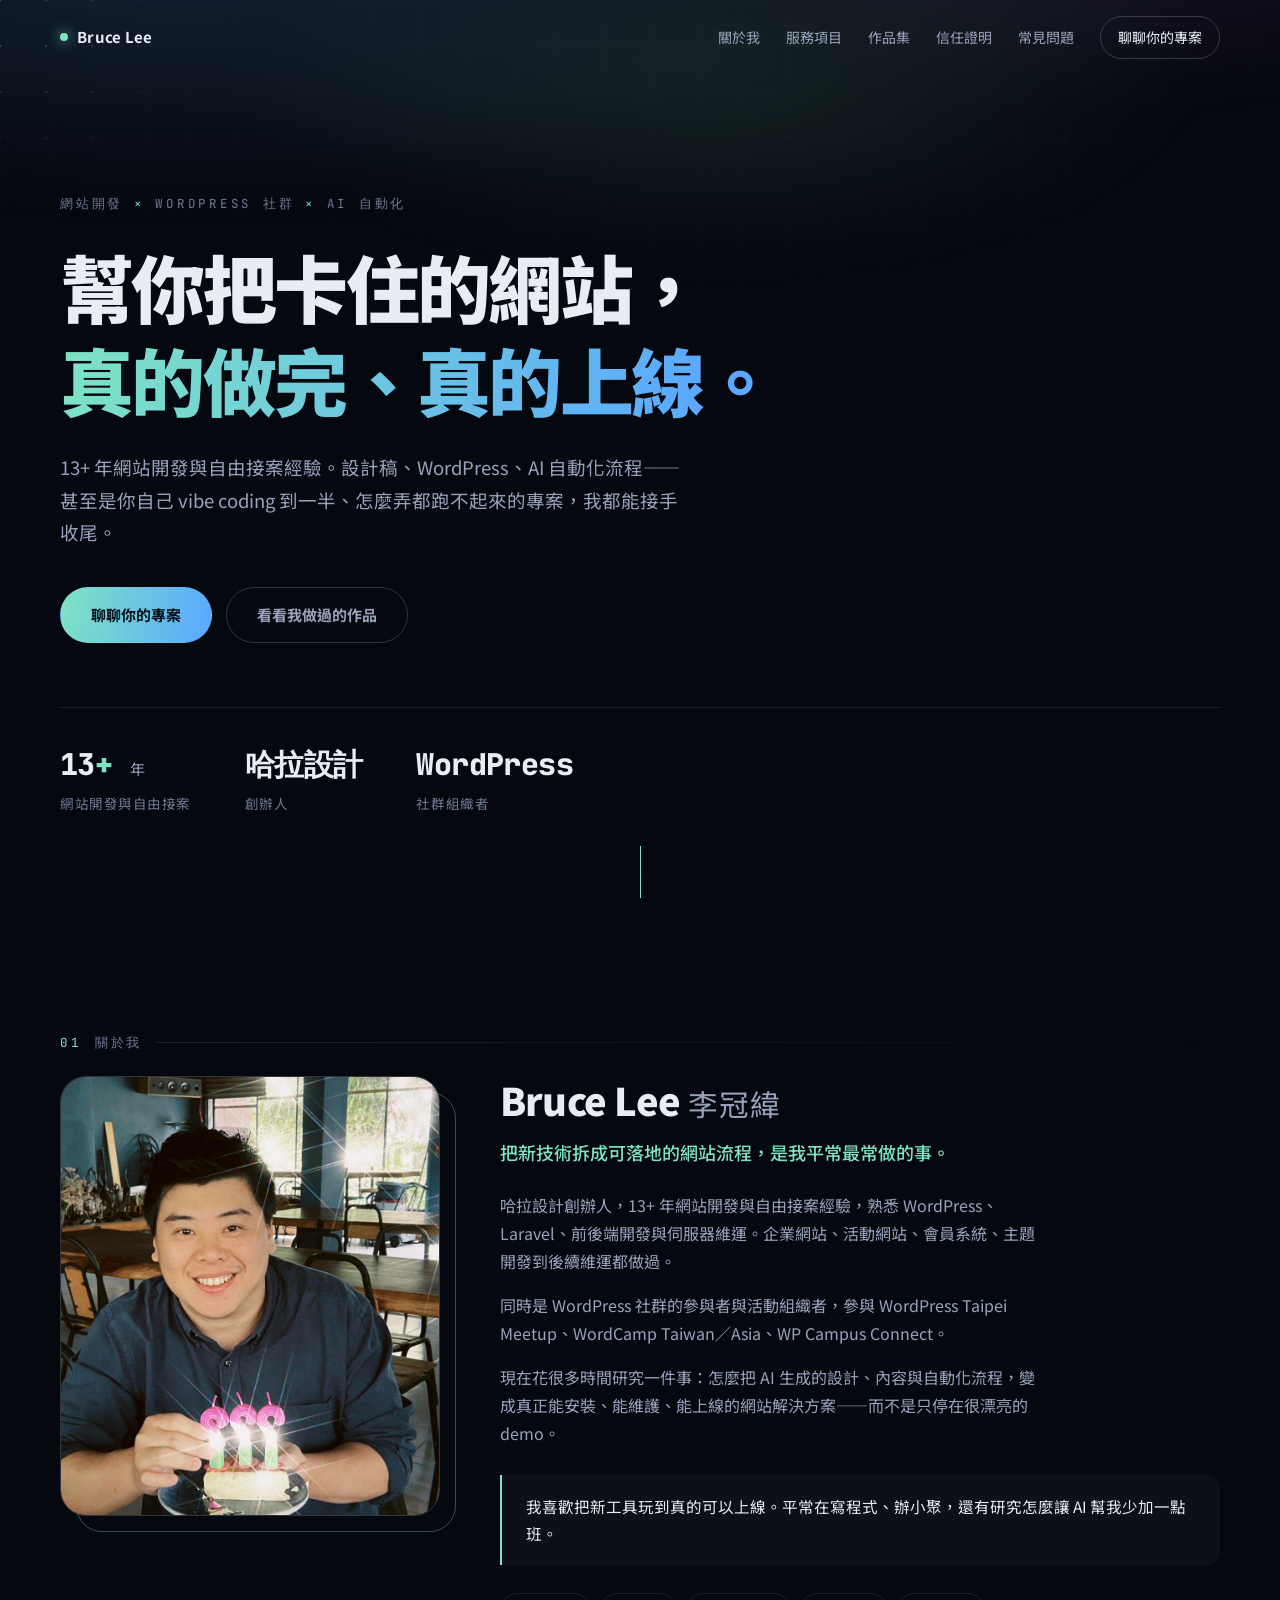
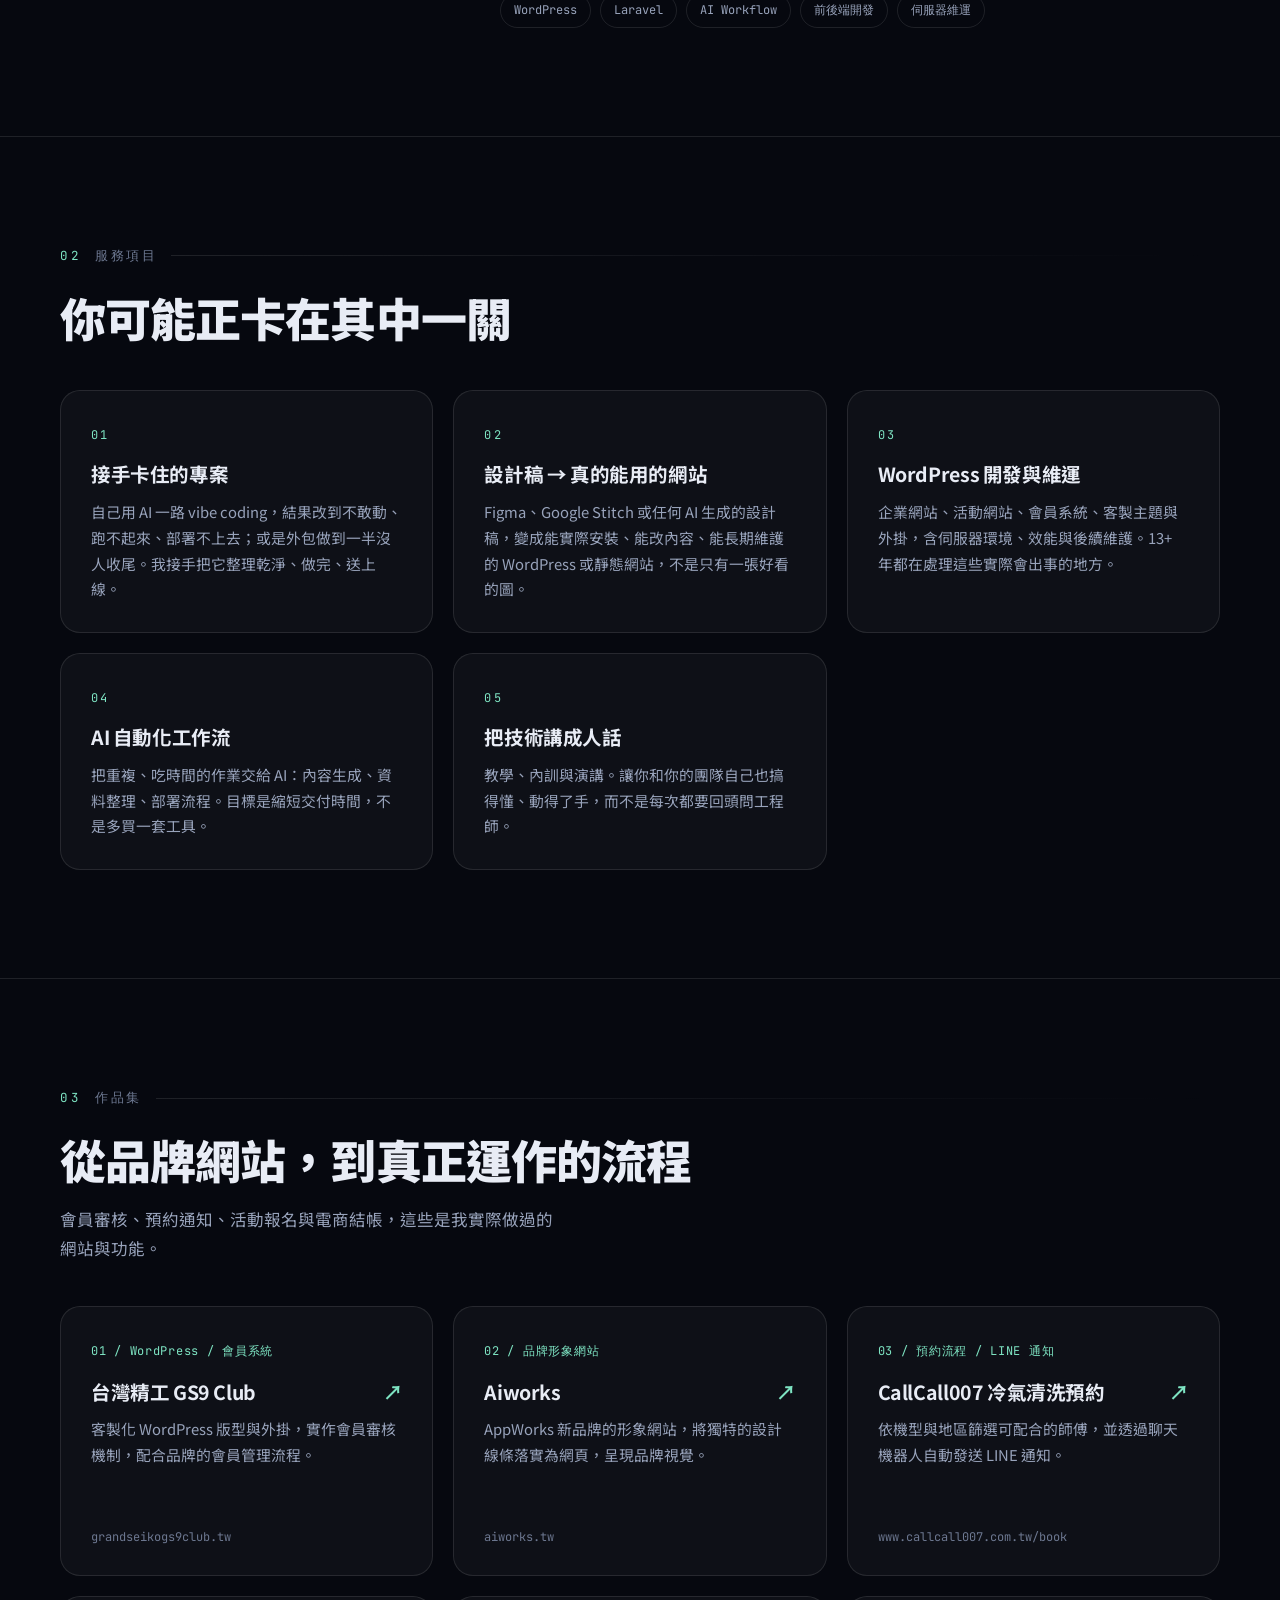
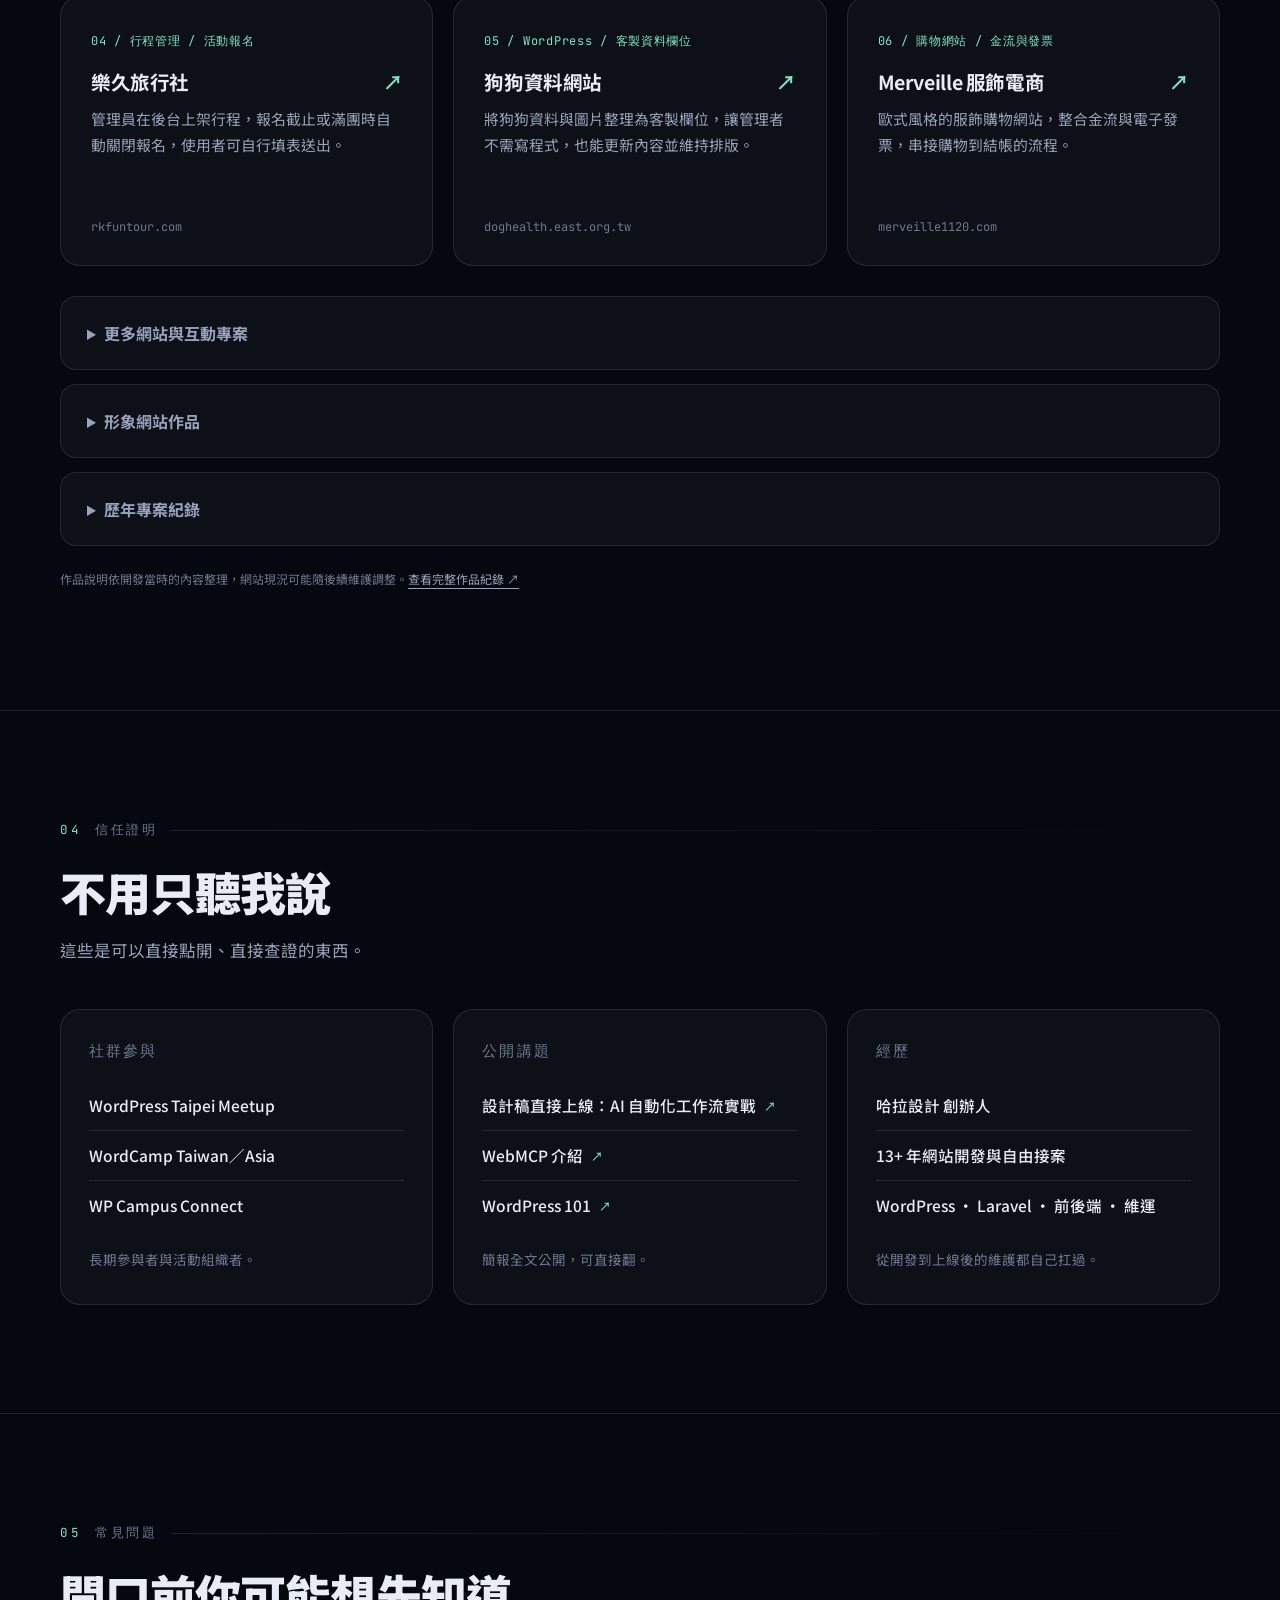
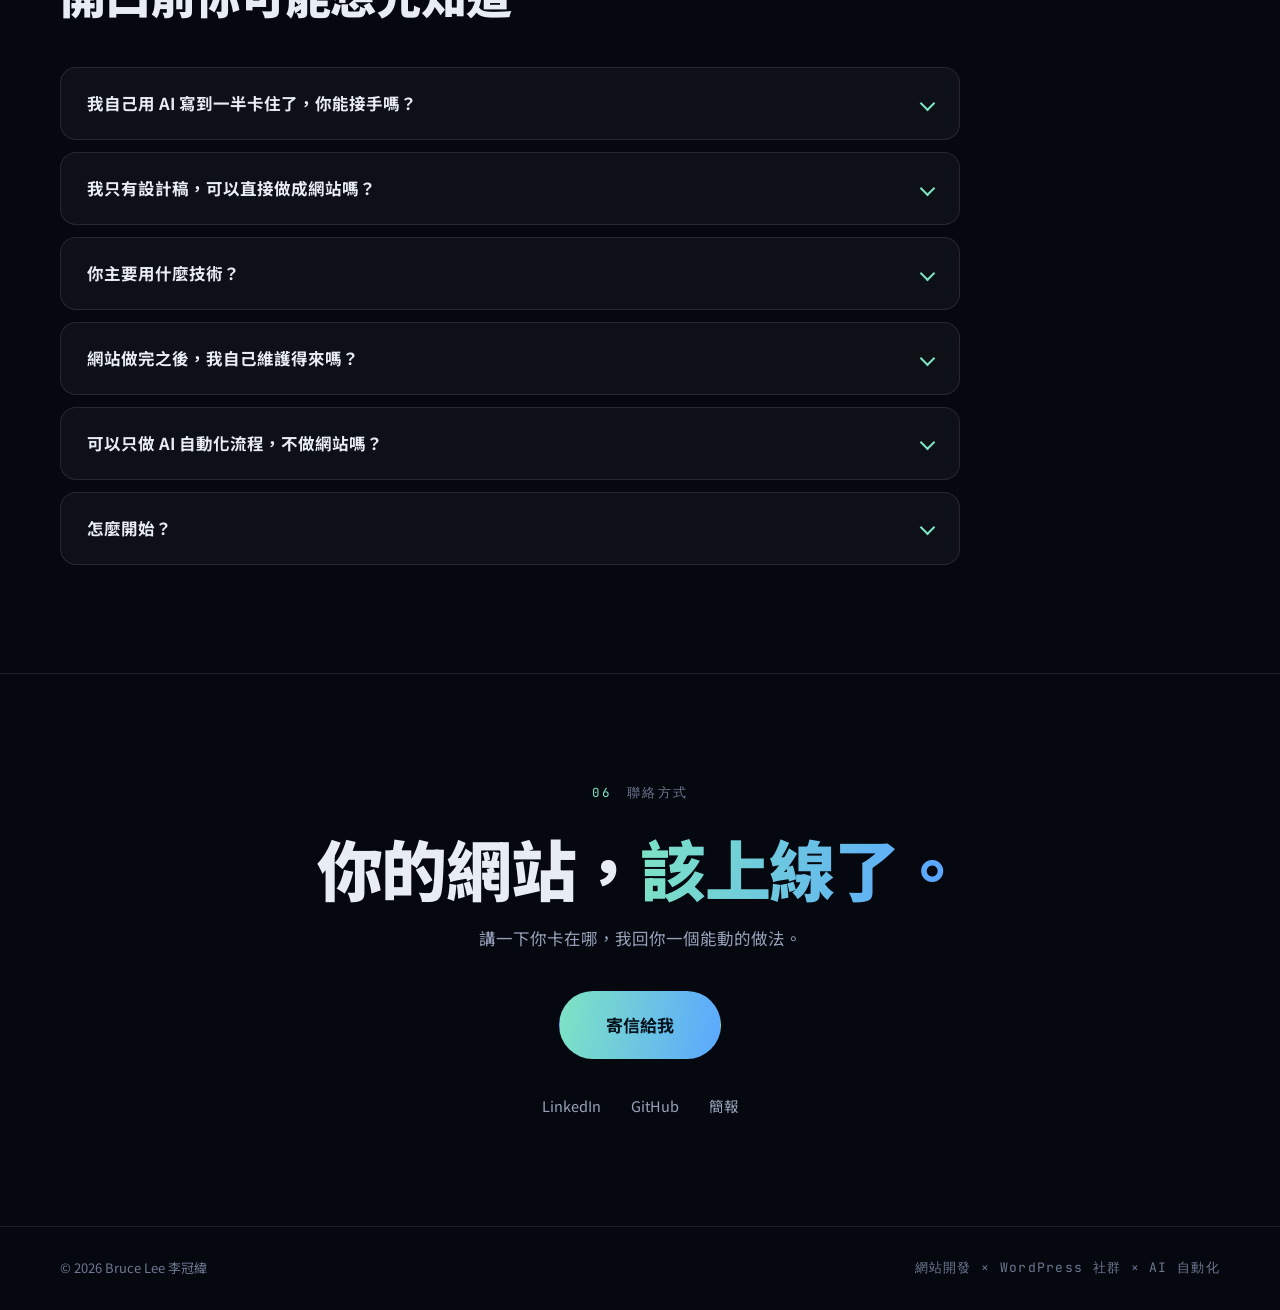
==== commit 9f68a34f: "整理個人介紹網站 HTML 格式" ====
--- a/index.html
+++ b/index.html
@@ -1,221 +1,358 @@
 <!DOCTYPE html>
 <html lang="zh-Hant">
+
 <head>
-<meta charset="UTF-8">
-<meta name="viewport" content="width=device-width, initial-scale=1">
-<title>Bruce Lee 李冠緯 — 幫你把卡住的網站真的做完、真的上線</title>
-<meta name="description" content="哈拉設計創辦人，13+ 年網站開發與自由接案經驗。設計稿轉網站、WordPress 開發維運、AI 自動化工作流，以及接手你自己 vibe coding 到一半做不下去的專案。">
-<meta property="og:title" content="Bruce Lee 李冠緯 — 網站開發 × WordPress 社群 × AI 自動化">
-<meta property="og:description" content="幫你把卡住的網站，真的做完、真的上線。">
-<meta property="og:image" content="./avatar.jpg">
-<meta property="og:type" content="website">
-<link rel="preconnect" href="https://fonts.googleapis.com">
-<link rel="preconnect" href="https://fonts.gstatic.com" crossorigin>
-<link href="https://fonts.googleapis.com/css2?family=Noto+Sans+TC:wght@400;500;700;900&family=JetBrains+Mono:wght@400;700&display=swap" rel="stylesheet">
-<link rel="stylesheet" href="./style.css">
+  <meta charset="UTF-8">
+  <meta name="viewport" content="width=device-width, initial-scale=1">
+  <title>Bruce Lee 李冠緯 — 幫你把卡住的網站真的做完、真的上線</title>
+  <meta name="description"
+    content="哈拉設計創辦人，13+ 年網站開發與自由接案經驗。設計稿轉網站、WordPress 開發維運、AI 自動化工作流，以及接手你自己 vibe coding 到一半做不下去的專案。">
+  <meta property="og:title" content="Bruce Lee 李冠緯 — 網站開發 × WordPress 社群 × AI 自動化">
+  <meta property="og:description" content="幫你把卡住的網站，真的做完、真的上線。">
+  <meta property="og:image" content="./avatar.jpg">
+  <meta property="og:type" content="website">
+  <link rel="preconnect" href="https://fonts.googleapis.com">
+  <link rel="preconnect" href="https://fonts.gstatic.com" crossorigin>
+  <link
+    href="https://fonts.googleapis.com/css2?family=Noto+Sans+TC:wght@400;500;700;900&family=JetBrains+Mono:wght@400;700&display=swap"
+    rel="stylesheet">
+  <link rel="stylesheet" href="./style.css">
 </head>
+
 <body>
 
-<canvas id="bg-grid" aria-hidden="true"></canvas>
-<div class="spotlight" aria-hidden="true"></div>
-
-<header class="nav" id="nav">
-  <a class="nav-brand" href="#top"><span class="dot"></span>Bruce Lee</a>
-  <nav class="nav-links" aria-label="主要導覽">
-    <a href="#about">關於我</a>
-    <a href="#services">服務項目</a>
-    <a href="#portfolio">作品集</a>
-    <a href="#proof">信任證明</a>
-    <a href="#faq">常見問題</a>
-    <a class="nav-cta" href="#contact">聊聊你的專案</a>
-  </nav>
-</header>
-
-<main id="top">
-
-  <!-- 1. HERO -->
-  <section class="hero">
-    <div class="wrap hero-inner">
-      <p class="eyebrow reveal">網站開發 <span class="x">×</span> WordPress 社群 <span class="x">×</span> AI 自動化</p>
-      <h1 class="reveal">幫你把卡住的網站，<br><span class="grad">真的做完、真的上線。</span></h1>
-      <p class="hero-lead reveal">13+ 年網站開發與自由接案經驗。設計稿、WordPress、AI 自動化流程——甚至是你自己 vibe coding 到一半、怎麼弄都跑不起來的專案，我都能接手收尾。</p>
-      <div class="hero-cta reveal">
-        <a class="btn btn-primary magnetic" href="#contact">聊聊你的專案</a>
-        <a class="btn btn-ghost" href="#portfolio">看看我做過的作品</a>
-      </div>
-      <dl class="stats reveal">
-        <div class="stat"><dt><span class="count" data-count="13">0</span><span class="plus">+</span> <small>年</small></dt><dd>網站開發與自由接案</dd></div>
-        <div class="stat"><dt>哈拉設計</dt><dd>創辦人</dd></div>
-        <div class="stat"><dt>WordPress</dt><dd>社群組織者</dd></div>
-      </dl>
+  <canvas id="bg-grid" aria-hidden="true"></canvas>
+  <div class="spotlight" aria-hidden="true"></div>
+
+  <header class="nav" id="nav">
+    <a class="nav-brand" href="#top"><span class="dot"></span>Bruce Lee</a>
+    <nav class="nav-links" aria-label="主要導覽">
+      <a href="#about">關於我</a>
+      <a href="#services">服務項目</a>
+      <a href="#portfolio">作品集</a>
+      <a href="#proof">信任證明</a>
+      <a href="#faq">常見問題</a>
+      <a class="nav-cta" href="#contact">聊聊你的專案</a>
+    </nav>
+  </header>
+
+  <main id="top">
+
+    <!-- 1. HERO -->
+    <section class="hero">
+      <div class="wrap hero-inner">
+        <p class="eyebrow reveal">網站開發 <span class="x">×</span> WordPress 社群 <span class="x">×</span> AI 自動化</p>
+        <h1 class="reveal">幫你把卡住的網站，<br><span class="grad">真的做完、真的上線。</span></h1>
+        <p class="hero-lead reveal">13+ 年網站開發與自由接案經驗。設計稿、WordPress、AI 自動化流程——甚至是你自己 vibe coding 到一半、怎麼弄都跑不起來的專案，我都能接手收尾。
+        </p>
+        <div class="hero-cta reveal">
+          <a class="btn btn-primary magnetic" href="#contact">聊聊你的專案</a>
+          <a class="btn btn-ghost" href="#portfolio">看看我做過的作品</a>
+        </div>
+        <dl class="stats reveal">
+          <div class="stat">
+            <dt><span class="count" data-count="13">0</span><span class="plus">+</span> <small>年</small></dt>
+            <dd>網站開發與自由接案</dd>
+          </div>
+          <div class="stat">
+            <dt>哈拉設計</dt>
+            <dd>創辦人</dd>
+          </div>
+          <div class="stat">
+            <dt>WordPress</dt>
+            <dd>社群組織者</dd>
+          </div>
+        </dl>
+      </div>
+      <div class="scroll-hint" aria-hidden="true"><span></span></div>
+    </section>
+
+    <!-- 2. 關於我 -->
+    <section id="about" class="sec">
+      <div class="wrap">
+        <p class="kicker reveal"><i>01</i> 關於我</p>
+        <div class="about-grid">
+          <div class="about-photo reveal">
+            <img src="./avatar.jpg" alt="Bruce Lee 李冠緯的照片" width="440" height="440" loading="lazy">
+            <span class="frame" aria-hidden="true"></span>
+          </div>
+          <div class="about-body">
+            <h2 class="reveal">Bruce Lee <span class="zh">李冠緯</span></h2>
+            <p class="lead reveal">把新技術拆成可落地的網站流程，是我平常最常做的事。</p>
+            <p class="reveal">哈拉設計創辦人，13+ 年網站開發與自由接案經驗，熟悉 WordPress、Laravel、前後端開發與伺服器維運。企業網站、活動網站、會員系統、主題開發到後續維運都做過。</p>
+            <p class="reveal">同時是 WordPress 社群的參與者與活動組織者，參與 WordPress Taipei Meetup、WordCamp Taiwan／Asia、WP Campus
+              Connect。</p>
+            <p class="reveal">現在花很多時間研究一件事：怎麼把 AI 生成的設計、內容與自動化流程，變成真正能安裝、能維護、能上線的網站解決方案——而不是只停在很漂亮的 demo。</p>
+            <blockquote class="reveal">我喜歡把新工具玩到真的可以上線。平常在寫程式、辦小聚，還有研究怎麼讓 AI 幫我少加一點班。</blockquote>
+            <ul class="tags reveal">
+              <li>WordPress</li>
+              <li>Laravel</li>
+              <li>AI Workflow</li>
+              <li>前後端開發</li>
+              <li>伺服器維運</li>
+            </ul>
+          </div>
+        </div>
+      </div>
+    </section>
+
+    <!-- 3. 服務項目 -->
+    <section id="services" class="sec">
+      <div class="wrap">
+        <p class="kicker reveal"><i>02</i> 服務項目</p>
+        <h2 class="sec-title reveal">你可能正卡在其中一關</h2>
+        <div class="cards">
+          <article class="card reveal">
+            <span class="card-no">01</span>
+            <h3>接手卡住的專案</h3>
+            <p>自己用 AI 一路 vibe coding，結果改到不敢動、跑不起來、部署不上去；或是外包做到一半沒人收尾。我接手把它整理乾淨、做完、送上線。</p>
+          </article>
+          <article class="card reveal">
+            <span class="card-no">02</span>
+            <h3>設計稿 → 真的能用的網站</h3>
+            <p>Figma、Google Stitch 或任何 AI 生成的設計稿，變成能實際安裝、能改內容、能長期維護的 WordPress 或靜態網站，不是只有一張好看的圖。</p>
+          </article>
+          <article class="card reveal">
+            <span class="card-no">03</span>
+            <h3>WordPress 開發與維運</h3>
+            <p>企業網站、活動網站、會員系統、客製主題與外掛，含伺服器環境、效能與後續維護。13+ 年都在處理這些實際會出事的地方。</p>
+          </article>
+          <article class="card reveal">
+            <span class="card-no">04</span>
+            <h3>AI 自動化工作流</h3>
+            <p>把重複、吃時間的作業交給 AI：內容生成、資料整理、部署流程。目標是縮短交付時間，不是多買一套工具。</p>
+          </article>
+          <article class="card reveal">
+            <span class="card-no">05</span>
+            <h3>把技術講成人話</h3>
+            <p>教學、內訓與演講。讓你和你的團隊自己也搞得懂、動得了手，而不是每次都要回頭問工程師。</p>
+          </article>
+        </div>
+      </div>
+    </section>
+
+    <!-- 作品集：內容依本人 HackMD 作品紀錄整理 -->
+    <section id="portfolio" class="sec">
+      <div class="wrap">
+        <p class="kicker reveal"><i>03</i> 作品集</p>
+        <h2 class="sec-title reveal">從品牌網站，到真正運作的流程</h2>
+        <p class="sec-lead reveal">會員審核、預約通知、活動報名與電商結帳，這些是我實際做過的網站與功能。</p>
+        <div class="portfolio-grid">
+          <article class="card portfolio-card reveal"><span class="card-no">01 / WordPress / 會員系統</span>
+            <h3><a href="https://grandseikogs9club.tw/" target="_blank" rel="noopener">台灣精工 GS9 Club<span
+                  aria-hidden="true">↗</span></a></h3>
+            <p>客製化 WordPress 版型與外掛，實作會員審核機制，配合品牌的會員管理流程。</p><span class="portfolio-domain">grandseikogs9club.tw</span>
+          </article>
+          <article class="card portfolio-card reveal"><span class="card-no">02 / 品牌形象網站</span>
+            <h3><a href="https://aiworks.tw/" target="_blank" rel="noopener">Aiworks<span
+                  aria-hidden="true">↗</span></a></h3>
+            <p>AppWorks 新品牌的形象網站，將獨特的設計線條落實為網頁，呈現品牌視覺。</p><span class="portfolio-domain">aiworks.tw</span>
+          </article>
+          <article class="card portfolio-card reveal"><span class="card-no">03 / 預約流程 / LINE 通知</span>
+            <h3><a href="https://www.callcall007.com.tw/book/" target="_blank" rel="noopener">CallCall007 冷氣清洗預約<span
+                  aria-hidden="true">↗</span></a></h3>
+            <p>依機型與地區篩選可配合的師傅，並透過聊天機器人自動發送 LINE 通知。</p><span class="portfolio-domain">www.callcall007.com.tw/book</span>
+          </article>
+          <article class="card portfolio-card reveal"><span class="card-no">04 / 行程管理 / 活動報名</span>
+            <h3><a href="https://rkfuntour.com/" target="_blank" rel="noopener">樂久旅行社<span
+                  aria-hidden="true">↗</span></a></h3>
+            <p>管理員在後台上架行程，報名截止或滿團時自動關閉報名，使用者可自行填表送出。</p><span class="portfolio-domain">rkfuntour.com</span>
+          </article>
+          <article class="card portfolio-card reveal"><span class="card-no">05 / WordPress / 客製資料欄位</span>
+            <h3><a href="https://doghealth.east.org.tw/" target="_blank" rel="noopener">狗狗資料網站<span
+                  aria-hidden="true">↗</span></a></h3>
+            <p>將狗狗資料與圖片整理為客製欄位，讓管理者不需寫程式，也能更新內容並維持排版。</p><span class="portfolio-domain">doghealth.east.org.tw</span>
+          </article>
+          <article class="card portfolio-card reveal"><span class="card-no">06 / 購物網站 / 金流與發票</span>
+            <h3><a href="https://merveille1120.com/" target="_blank" rel="noopener">Merveille 服飾電商<span
+                  aria-hidden="true">↗</span></a></h3>
+            <p>歐式風格的服飾購物網站，整合金流與電子發票，串接購物到結帳的流程。</p><span class="portfolio-domain">merveille1120.com</span>
+          </article>
+        </div>
+        <details class="portfolio-more">
+          <summary>更多網站與互動專案</summary>
+          <ul class="portfolio-list">
+            <li><a href="https://tsida.com.tw/" target="_blank"
+                rel="noopener">台灣服務產業交流協會網站，剛創立的協會，因為資料還在增建當中，所以使用WordPress讓管理者更方便快速更新內容 <span
+                  aria-hidden="true">↗</span></a></li>
+            <li><a href="https://innisfree.eat2die.com/" target="_blank"
+                rel="noopener">Innisfree：試用品申請網站，管理員於後台設定門市試用品庫存，如果該門市使用品庫存不夠，則無法申請該門市 <span
+                  aria-hidden="true">↗</span></a></li>
+            <li><a href="https://thai.eat2die.com/" target="_blank"
+                rel="noopener">故宮南院泰國月：遊戲網站，類似紙娃娃系統，使用者可以自行選擇想要的樣式，並輸出成圖片分享出去 <span aria-hidden="true">↗</span></a></li>
+            <li><a href="https://www.callcall007.com.tw/" target="_blank"
+                rel="noopener">callcall007：客製化文章版型，方便客戶使用相同版型上稿，讓整體網站一致性 <span aria-hidden="true">↗</span></a></li>
+            <li><a href="https://livyang.life/" target="_blank" rel="noopener">Liv Yang：客製化WordPress部落格版型，並搭配區塊編輯器，方便上稿
+                <span aria-hidden="true">↗</span></a></li>
+            <li><a href="https://holy_land.eat2die.com/" target="_blank" rel="noopener">聖地：投影片式的桌遊遊戲介紹網站，獨特的換頁方式 <span
+                  aria-hidden="true">↗</span></a></li>
+            <li><a href="https://ilosh.eat2die.com/" target="_blank" rel="noopener">勞安所研究成果線上展：圖片搭配區塊按鈕，達到虛擬展場效果 <span
+                  aria-hidden="true">↗</span></a></li>
+            <li><a href="https://nacnac.eat2die.com/" target="_blank"
+                rel="noopener">Nacstyle活動網站：串接IG貼文，根據活動Hashtag，把IG資料拉回到網站裡，並透過按讚數排名 <span
+                  aria-hidden="true">↗</span></a></li>
+            <li><a href="https://senka.eat2die.com/" target="_blank"
+                rel="noopener">SENKA專科活動網站：製作大頭貼遊戲，使用者可以自行上傳照片，並在照片上放上官方貼圖，下載成自己客製的大頭貼 <span
+                  aria-hidden="true">↗</span></a></li>
+            <li><a href="https://www.swsg95.com.tw/" target="_blank"
+                rel="noopener">莎士比亞的妹妹們劇團：獨特的設計風格，打破一般網頁設計的框架，並設計暗藏的彩蛋 <span aria-hidden="true">↗</span></a></li>
+          </ul>
+        </details>
+        <details class="portfolio-more">
+          <summary>形象網站作品</summary>
+          <div class="portfolio-brands"><a href="https://sme-mentor.com/" target="_blank" rel="noopener">sme-mentor.com
+              <span aria-hidden="true">↗</span></a><a href="https://detoxlife.tw/" target="_blank"
+              rel="noopener">detoxlife.tw <span aria-hidden="true">↗</span></a><a href="https://cheerstodive.com/"
+              target="_blank" rel="noopener">cheerstodive.com <span aria-hidden="true">↗</span></a><a
+              href="https://pacefitness.tw/" target="_blank" rel="noopener">pacefitness.tw <span
+                aria-hidden="true">↗</span></a><a href="https://winstartek.com/" target="_blank"
+              rel="noopener">winstartek.com <span aria-hidden="true">↗</span></a><a href="https://ypl.tw/"
+              target="_blank" rel="noopener">ypl.tw <span aria-hidden="true">↗</span></a><a
+              href="https://touchingyou.tw/" target="_blank" rel="noopener">touchingyou.tw <span
+                aria-hidden="true">↗</span></a><a href="https://dtcoach.tw/" target="_blank" rel="noopener">dtcoach.tw
+              <span aria-hidden="true">↗</span></a><a href="https://charlottestarots.com/" target="_blank"
+              rel="noopener">charlottestarots.com <span aria-hidden="true">↗</span></a><a href="https://rayulaw.com/"
+              target="_blank" rel="noopener">rayulaw.com <span aria-hidden="true">↗</span></a><a
+              href="https://dtlife.tw/" target="_blank" rel="noopener">dtlife.tw <span aria-hidden="true">↗</span></a><a
+              href="https://dtchange.tw/" target="_blank" rel="noopener">dtchange.tw <span
+                aria-hidden="true">↗</span></a><a href="https://dtstory.tw/" target="_blank" rel="noopener">dtstory.tw
+              <span aria-hidden="true">↗</span></a><a href="https://elterminals.com/" target="_blank"
+              rel="noopener">elterminals.com <span aria-hidden="true">↗</span></a><a href="https://greenripple.com.tw/"
+              target="_blank" rel="noopener">greenripple.com.tw <span aria-hidden="true">↗</span></a><a
+              href="https://woodcrafts.tw/" target="_blank" rel="noopener">woodcrafts.tw <span
+                aria-hidden="true">↗</span></a><a href="https://gracewu.tw/" target="_blank" rel="noopener">gracewu.tw
+              <span aria-hidden="true">↗</span></a><a href="https://goodchannel.tw/" target="_blank"
+              rel="noopener">goodchannel.tw <span aria-hidden="true">↗</span></a><a href="https://bnitainan.com/"
+              target="_blank" rel="noopener">bnitainan.com <span aria-hidden="true">↗</span></a><a
+              href="https://newmoonpos.com/" target="_blank" rel="noopener">newmoonpos.com <span
+                aria-hidden="true">↗</span></a><a href="https://lohasustain.com/" target="_blank"
+              rel="noopener">lohasustain.com <span aria-hidden="true">↗</span></a><a href="https://gaoyu.page/"
+              target="_blank" rel="noopener">gaoyu.page <span aria-hidden="true">↗</span></a><a
+              href="https://marina.com.tw/" target="_blank" rel="noopener">marina.com.tw <span
+                aria-hidden="true">↗</span></a><a href="https://you-vision.tw/" target="_blank"
+              rel="noopener">you-vision.tw <span aria-hidden="true">↗</span></a><a href="https://edf.eat2die.com/"
+              target="_blank" rel="noopener">edf.eat2die.com <span aria-hidden="true">↗</span></a></div>
+        </details>
+        <details class="portfolio-more">
+          <summary>歷年專案紀錄</summary>
+          <p>保留已完成的開發內容；原作品紀錄劃線的網址不提供外連。</p>
+          <ul class="portfolio-list archive">
+            <li>蕭氏貿易：購物車網站，金流串接聯合信用卡中心</li>
+            <li>兩好三壞：行動據點網站，使用者於表單申請，管理員審核通過自動顯示於google map上</li>
+            <li>藝術家網站：作品展示網站，各作品有各自的聯絡表單，使用者寄出後管理員可以快速知道是哪個作品的詢問，表單有製作防止機器人攻擊驗證</li>
+            <li>女俠：客製化WordPress版型</li>
+            <li>叮叮小幫手：簡易的點餐系統，只要三步驟就能快速點餐</li>
+            <li>大金空調一頁式購物網站：一頁式的購物網站，後台可以建立多項商品，每項商品都是獨立的一頁式網站，不須登入即可下單</li>
+            <li>點了沒：訂便當系統，搭配菜單系統並串接出單機，另外整合了Ubereat和FoodPanda的訂單資訊，並且有報表分析，讓店家可以清楚了解店內訂單狀況</li>
+            <li>蘭陽農業發展基金會活動報名網站：活動報名網站，管理員可以設定報名時間、報名費用、場次和人數上限</li>
+            <li>WordPress版本的購物車系統，商品約有上百個，透過外掛調整和快取設定，瀏覽速度跟一般形象網站差不多</li>
+          </ul>
+        </details>
+        <p class="portfolio-source">作品說明依開發當時的內容整理，網站現況可能隨後續維護調整。<a href="https://hackmd.io/@supergud/ryrArS1Nc"
+            target="_blank" rel="noopener">查看完整作品紀錄 ↗</a></p>
+      </div>
+    </section>
+
+    <!-- 4. 信任證明 -->
+    <section id="proof" class="sec">
+      <div class="wrap">
+        <p class="kicker reveal"><i>04</i> 信任證明</p>
+        <h2 class="sec-title reveal">不用只聽我說</h2>
+        <p class="sec-lead reveal">這些是可以直接點開、直接查證的東西。</p>
+        <div class="proof-grid">
+          <div class="proof-block reveal">
+            <h3>社群參與</h3>
+            <ul class="proof-list">
+              <li>WordPress Taipei Meetup</li>
+              <li>WordCamp Taiwan／Asia</li>
+              <li>WP Campus Connect</li>
+            </ul>
+            <p class="proof-note">長期參與者與活動組織者。</p>
+          </div>
+          <div class="proof-block reveal">
+            <h3>公開講題</h3>
+            <ul class="proof-list links">
+              <li><a href="./slides/google-stitch-to-wordpress.html">設計稿直接上線：AI 自動化工作流實戰</a></li>
+              <li><a href="./slides/webmcp.html">WebMCP 介紹</a></li>
+              <li><a href="./slides/wordpress-101.html">WordPress 101</a></li>
+            </ul>
+            <p class="proof-note">簡報全文公開，可直接翻。</p>
+          </div>
+          <div class="proof-block reveal">
+            <h3>經歷</h3>
+            <ul class="proof-list">
+              <li>哈拉設計 創辦人</li>
+              <li>13+ 年網站開發與自由接案</li>
+              <li>WordPress · Laravel · 前後端 · 維運</li>
+            </ul>
+            <p class="proof-note">從開發到上線後的維護都自己扛過。</p>
+          </div>
+        </div>
+        <!-- 客戶評價（待補）：等你拿到真實推薦，把下面這段換成 3 則客戶原話 + 姓名/公司，不要放假的。 -->
+      </div>
+    </section>
+
+    <!-- 5. 常見問題 -->
+    <section id="faq" class="sec">
+      <div class="wrap">
+        <p class="kicker reveal"><i>05</i> 常見問題</p>
+        <h2 class="sec-title reveal">開口前你可能想先知道</h2>
+        <div class="faq">
+          <details class="reveal">
+            <summary>我自己用 AI 寫到一半卡住了，你能接手嗎？</summary>
+            <p>可以，這正是我最常處理的狀況。程式亂、沒版控、部署失敗、改一個地方壞三個地方都算。我會先看現況值不值得救，再告訴你是接著改比較快，還是重寫比較划算——不會為了接案硬勸你重做。</p>
+          </details>
+          <details class="reveal">
+            <summary>我只有設計稿，可以直接做成網站嗎？</summary>
+            <p>可以。Figma、Google Stitch 或 AI 生成的稿都行。重點是交付之後你要能自己換圖換文字，所以我會做成可維護的結構，而不是把整頁切成圖。</p>
+          </details>
+          <details class="reveal">
+            <summary>你主要用什麼技術？</summary>
+            <p>WordPress 與 Laravel 為主，含前後端開發與伺服器維運。需要單純快速的形象網站時，也會直接用原生 HTML／CSS／JS，不硬套框架。</p>
+          </details>
+          <details class="reveal">
+            <summary>網站做完之後，我自己維護得來嗎？</summary>
+            <p>這是我交付時會特別處理的部分。會用白話講清楚哪裡能改、怎麼改、什麼不要碰，必要時錄一段操作說明。目標是你不用每改一個字都來找我。</p>
+          </details>
+          <details class="reveal">
+            <summary>可以只做 AI 自動化流程，不做網站嗎？</summary>
+            <p>可以。內容生成、資料整理、部署流程這類重複作業都能拆出來自動化。先看你現在哪一段最花時間，從那裡開始，不會一次全上。</p>
+          </details>
+          <details class="reveal">
+            <summary>怎麼開始？</summary>
+            <p>寄一封信給我，講三件事就好：你現在卡在哪、手上已經有什麼（設計稿、程式碼、網址都算）、希望什麼時候上線。我看完會直接回覆可行做法。</p>
+          </details>
+        </div>
+      </div>
+    </section>
+
+    <!-- 6. 聯絡方式 -->
+    <section id="contact" class="sec contact">
+      <div class="wrap">
+        <p class="kicker reveal"><i>06</i> 聯絡方式</p>
+        <h2 class="sec-title big reveal">你的網站，<span class="grad">該上線了。</span></h2>
+        <p class="sec-lead reveal">講一下你卡在哪，我回你一個能動的做法。</p>
+        <div class="contact-cta reveal">
+          <a class="btn btn-primary big magnetic" href="#" data-mail>寄信給我</a>
+        </div>
+        <ul class="contact-links reveal">
+          <li><a href="https://www.linkedin.com/in/bruce-lee-supergud/" target="_blank" rel="noopener">LinkedIn</a></li>
+          <li><a href="https://github.com/supergud" target="_blank" rel="noopener">GitHub</a></li>
+          <li><a href="./slides/google-stitch-to-wordpress.html">簡報</a></li>
+        </ul>
+      </div>
+    </section>
+
+  </main>
+
+  <footer class="foot">
+    <div class="wrap foot-inner">
+      <span>© <span id="year">2026</span> Bruce Lee 李冠緯</span>
+      <span class="foot-tag">網站開發 × WordPress 社群 × AI 自動化</span>
     </div>
-    <div class="scroll-hint" aria-hidden="true"><span></span></div>
-  </section>
-
-  <!-- 2. 關於我 -->
-  <section id="about" class="sec">
-    <div class="wrap">
-      <p class="kicker reveal"><i>01</i> 關於我</p>
-      <div class="about-grid">
-        <div class="about-photo reveal">
-          <img src="./avatar.jpg" alt="Bruce Lee 李冠緯的照片" width="440" height="440" loading="lazy">
-          <span class="frame" aria-hidden="true"></span>
-        </div>
-        <div class="about-body">
-          <h2 class="reveal">Bruce Lee <span class="zh">李冠緯</span></h2>
-          <p class="lead reveal">把新技術拆成可落地的網站流程，是我平常最常做的事。</p>
-          <p class="reveal">哈拉設計創辦人，13+ 年網站開發與自由接案經驗，熟悉 WordPress、Laravel、前後端開發與伺服器維運。企業網站、活動網站、會員系統、主題開發到後續維運都做過。</p>
-          <p class="reveal">同時是 WordPress 社群的參與者與活動組織者，參與 WordPress Taipei Meetup、WordCamp Taiwan／Asia、WP Campus Connect。</p>
-          <p class="reveal">現在花很多時間研究一件事：怎麼把 AI 生成的設計、內容與自動化流程，變成真正能安裝、能維護、能上線的網站解決方案——而不是只停在很漂亮的 demo。</p>
-          <blockquote class="reveal">我喜歡把新工具玩到真的可以上線。平常在寫程式、辦小聚，還有研究怎麼讓 AI 幫我少加一點班。</blockquote>
-          <ul class="tags reveal">
-            <li>WordPress</li><li>Laravel</li><li>AI Workflow</li><li>前後端開發</li><li>伺服器維運</li>
-          </ul>
-        </div>
-      </div>
-    </div>
-  </section>
-
-  <!-- 3. 服務項目 -->
-  <section id="services" class="sec">
-    <div class="wrap">
-      <p class="kicker reveal"><i>02</i> 服務項目</p>
-      <h2 class="sec-title reveal">你可能正卡在其中一關</h2>
-      <div class="cards">
-        <article class="card reveal">
-          <span class="card-no">01</span>
-          <h3>接手卡住的專案</h3>
-          <p>自己用 AI 一路 vibe coding，結果改到不敢動、跑不起來、部署不上去；或是外包做到一半沒人收尾。我接手把它整理乾淨、做完、送上線。</p>
-        </article>
-        <article class="card reveal">
-          <span class="card-no">02</span>
-          <h3>設計稿 → 真的能用的網站</h3>
-          <p>Figma、Google Stitch 或任何 AI 生成的設計稿，變成能實際安裝、能改內容、能長期維護的 WordPress 或靜態網站，不是只有一張好看的圖。</p>
-        </article>
-        <article class="card reveal">
-          <span class="card-no">03</span>
-          <h3>WordPress 開發與維運</h3>
-          <p>企業網站、活動網站、會員系統、客製主題與外掛，含伺服器環境、效能與後續維護。13+ 年都在處理這些實際會出事的地方。</p>
-        </article>
-        <article class="card reveal">
-          <span class="card-no">04</span>
-          <h3>AI 自動化工作流</h3>
-          <p>把重複、吃時間的作業交給 AI：內容生成、資料整理、部署流程。目標是縮短交付時間，不是多買一套工具。</p>
-        </article>
-        <article class="card reveal">
-          <span class="card-no">05</span>
-          <h3>把技術講成人話</h3>
-          <p>教學、內訓與演講。讓你和你的團隊自己也搞得懂、動得了手，而不是每次都要回頭問工程師。</p>
-        </article>
-      </div>
-    </div>
-  </section>
-
-  <!-- 作品集：內容依本人 HackMD 作品紀錄整理 -->
-  <section id="portfolio" class="sec">
-    <div class="wrap">
-      <p class="kicker reveal"><i>03</i> 作品集</p>
-      <h2 class="sec-title reveal">從品牌網站，到真正運作的流程</h2>
-      <p class="sec-lead reveal">會員審核、預約通知、活動報名與電商結帳，這些是我實際做過的網站與功能。</p>
-      <div class="portfolio-grid"><article class="card portfolio-card reveal"><span class="card-no">01 / WordPress / 會員系統</span><h3><a href="https://grandseikogs9club.tw/" target="_blank" rel="noopener">台灣精工 GS9 Club<span aria-hidden="true">↗</span></a></h3><p>客製化 WordPress 版型與外掛，實作會員審核機制，配合品牌的會員管理流程。</p><span class="portfolio-domain">grandseikogs9club.tw</span></article><article class="card portfolio-card reveal"><span class="card-no">02 / 品牌形象網站</span><h3><a href="https://aiworks.tw/" target="_blank" rel="noopener">Aiworks<span aria-hidden="true">↗</span></a></h3><p>AppWorks 新品牌的形象網站，將獨特的設計線條落實為網頁，呈現品牌視覺。</p><span class="portfolio-domain">aiworks.tw</span></article><article class="card portfolio-card reveal"><span class="card-no">03 / 預約流程 / LINE 通知</span><h3><a href="https://www.callcall007.com.tw/book/" target="_blank" rel="noopener">CallCall007 冷氣清洗預約<span aria-hidden="true">↗</span></a></h3><p>依機型與地區篩選可配合的師傅，並透過聊天機器人自動發送 LINE 通知。</p><span class="portfolio-domain">www.callcall007.com.tw/book</span></article><article class="card portfolio-card reveal"><span class="card-no">04 / 行程管理 / 活動報名</span><h3><a href="https://rkfuntour.com/" target="_blank" rel="noopener">樂久旅行社<span aria-hidden="true">↗</span></a></h3><p>管理員在後台上架行程，報名截止或滿團時自動關閉報名，使用者可自行填表送出。</p><span class="portfolio-domain">rkfuntour.com</span></article><article class="card portfolio-card reveal"><span class="card-no">05 / WordPress / 客製資料欄位</span><h3><a href="https://doghealth.east.org.tw/" target="_blank" rel="noopener">狗狗資料網站<span aria-hidden="true">↗</span></a></h3><p>將狗狗資料與圖片整理為客製欄位，讓管理者不需寫程式，也能更新內容並維持排版。</p><span class="portfolio-domain">doghealth.east.org.tw</span></article><article class="card portfolio-card reveal"><span class="card-no">06 / 購物網站 / 金流與發票</span><h3><a href="https://merveille1120.com/" target="_blank" rel="noopener">Merveille 服飾電商<span aria-hidden="true">↗</span></a></h3><p>歐式風格的服飾購物網站，整合金流與電子發票，串接購物到結帳的流程。</p><span class="portfolio-domain">merveille1120.com</span></article></div>
-      <details class="portfolio-more">
-        <summary>更多網站與互動專案</summary>
-        <ul class="portfolio-list"><li><a href="https://tsida.com.tw/" target="_blank" rel="noopener">台灣服務產業交流協會網站，剛創立的協會，因為資料還在增建當中，所以使用WordPress讓管理者更方便快速更新內容 <span aria-hidden="true">↗</span></a></li><li><a href="https://innisfree.eat2die.com/" target="_blank" rel="noopener">Innisfree：試用品申請網站，管理員於後台設定門市試用品庫存，如果該門市使用品庫存不夠，則無法申請該門市 <span aria-hidden="true">↗</span></a></li><li><a href="https://thai.eat2die.com/" target="_blank" rel="noopener">故宮南院泰國月：遊戲網站，類似紙娃娃系統，使用者可以自行選擇想要的樣式，並輸出成圖片分享出去 <span aria-hidden="true">↗</span></a></li><li><a href="https://www.callcall007.com.tw/" target="_blank" rel="noopener">callcall007：客製化文章版型，方便客戶使用相同版型上稿，讓整體網站一致性 <span aria-hidden="true">↗</span></a></li><li><a href="https://livyang.life/" target="_blank" rel="noopener">Liv Yang：客製化WordPress部落格版型，並搭配區塊編輯器，方便上稿 <span aria-hidden="true">↗</span></a></li><li><a href="https://holy_land.eat2die.com/" target="_blank" rel="noopener">聖地：投影片式的桌遊遊戲介紹網站，獨特的換頁方式 <span aria-hidden="true">↗</span></a></li><li><a href="https://ilosh.eat2die.com/" target="_blank" rel="noopener">勞安所研究成果線上展：圖片搭配區塊按鈕，達到虛擬展場效果 <span aria-hidden="true">↗</span></a></li><li><a href="https://nacnac.eat2die.com/" target="_blank" rel="noopener">Nacstyle活動網站：串接IG貼文，根據活動Hashtag，把IG資料拉回到網站裡，並透過按讚數排名 <span aria-hidden="true">↗</span></a></li><li><a href="https://senka.eat2die.com/" target="_blank" rel="noopener">SENKA專科活動網站：製作大頭貼遊戲，使用者可以自行上傳照片，並在照片上放上官方貼圖，下載成自己客製的大頭貼 <span aria-hidden="true">↗</span></a></li><li><a href="https://www.swsg95.com.tw/" target="_blank" rel="noopener">莎士比亞的妹妹們劇團：獨特的設計風格，打破一般網頁設計的框架，並設計暗藏的彩蛋 <span aria-hidden="true">↗</span></a></li></ul>
-      </details>
-      <details class="portfolio-more">
-        <summary>形象網站作品</summary>
-        <div class="portfolio-brands"><a href="https://sme-mentor.com/" target="_blank" rel="noopener">sme-mentor.com <span aria-hidden="true">↗</span></a><a href="https://detoxlife.tw/" target="_blank" rel="noopener">detoxlife.tw <span aria-hidden="true">↗</span></a><a href="https://cheerstodive.com/" target="_blank" rel="noopener">cheerstodive.com <span aria-hidden="true">↗</span></a><a href="https://pacefitness.tw/" target="_blank" rel="noopener">pacefitness.tw <span aria-hidden="true">↗</span></a><a href="https://winstartek.com/" target="_blank" rel="noopener">winstartek.com <span aria-hidden="true">↗</span></a><a href="https://ypl.tw/" target="_blank" rel="noopener">ypl.tw <span aria-hidden="true">↗</span></a><a href="https://touchingyou.tw/" target="_blank" rel="noopener">touchingyou.tw <span aria-hidden="true">↗</span></a><a href="https://dtcoach.tw/" target="_blank" rel="noopener">dtcoach.tw <span aria-hidden="true">↗</span></a><a href="https://charlottestarots.com/" target="_blank" rel="noopener">charlottestarots.com <span aria-hidden="true">↗</span></a><a href="https://rayulaw.com/" target="_blank" rel="noopener">rayulaw.com <span aria-hidden="true">↗</span></a><a href="https://dtlife.tw/" target="_blank" rel="noopener">dtlife.tw <span aria-hidden="true">↗</span></a><a href="https://dtchange.tw/" target="_blank" rel="noopener">dtchange.tw <span aria-hidden="true">↗</span></a><a href="https://dtstory.tw/" target="_blank" rel="noopener">dtstory.tw <span aria-hidden="true">↗</span></a><a href="https://elterminals.com/" target="_blank" rel="noopener">elterminals.com <span aria-hidden="true">↗</span></a><a href="https://greenripple.com.tw/" target="_blank" rel="noopener">greenripple.com.tw <span aria-hidden="true">↗</span></a><a href="https://woodcrafts.tw/" target="_blank" rel="noopener">woodcrafts.tw <span aria-hidden="true">↗</span></a><a href="https://gracewu.tw/" target="_blank" rel="noopener">gracewu.tw <span aria-hidden="true">↗</span></a><a href="https://goodchannel.tw/" target="_blank" rel="noopener">goodchannel.tw <span aria-hidden="true">↗</span></a><a href="https://bnitainan.com/" target="_blank" rel="noopener">bnitainan.com <span aria-hidden="true">↗</span></a><a href="https://newmoonpos.com/" target="_blank" rel="noopener">newmoonpos.com <span aria-hidden="true">↗</span></a><a href="https://lohasustain.com/" target="_blank" rel="noopener">lohasustain.com <span aria-hidden="true">↗</span></a><a href="https://gaoyu.page/" target="_blank" rel="noopener">gaoyu.page <span aria-hidden="true">↗</span></a><a href="https://marina.com.tw/" target="_blank" rel="noopener">marina.com.tw <span aria-hidden="true">↗</span></a><a href="https://you-vision.tw/" target="_blank" rel="noopener">you-vision.tw <span aria-hidden="true">↗</span></a><a href="https://edf.eat2die.com/" target="_blank" rel="noopener">edf.eat2die.com <span aria-hidden="true">↗</span></a></div>
-      </details>
-      <details class="portfolio-more">
-        <summary>歷年專案紀錄</summary>
-        <p>保留已完成的開發內容；原作品紀錄劃線的網址不提供外連。</p>
-        <ul class="portfolio-list archive"><li>蕭氏貿易：購物車網站，金流串接聯合信用卡中心</li><li>兩好三壞：行動據點網站，使用者於表單申請，管理員審核通過自動顯示於google map上</li><li>藝術家網站：作品展示網站，各作品有各自的聯絡表單，使用者寄出後管理員可以快速知道是哪個作品的詢問，表單有製作防止機器人攻擊驗證</li><li>女俠：客製化WordPress版型</li><li>叮叮小幫手：簡易的點餐系統，只要三步驟就能快速點餐</li><li>大金空調一頁式購物網站：一頁式的購物網站，後台可以建立多項商品，每項商品都是獨立的一頁式網站，不須登入即可下單</li><li>點了沒：訂便當系統，搭配菜單系統並串接出單機，另外整合了Ubereat和FoodPanda的訂單資訊，並且有報表分析，讓店家可以清楚了解店內訂單狀況</li><li>蘭陽農業發展基金會活動報名網站：活動報名網站，管理員可以設定報名時間、報名費用、場次和人數上限</li><li>WordPress版本的購物車系統，商品約有上百個，透過外掛調整和快取設定，瀏覽速度跟一般形象網站差不多</li></ul>
-      </details>
-      <p class="portfolio-source">作品說明依開發當時的內容整理，網站現況可能隨後續維護調整。<a href="https://hackmd.io/@supergud/ryrArS1Nc" target="_blank" rel="noopener">查看完整作品紀錄 ↗</a></p>
-    </div>
-  </section>
-
-  <!-- 4. 信任證明 -->
-  <section id="proof" class="sec">
-    <div class="wrap">
-      <p class="kicker reveal"><i>04</i> 信任證明</p>
-      <h2 class="sec-title reveal">不用只聽我說</h2>
-      <p class="sec-lead reveal">這些是可以直接點開、直接查證的東西。</p>
-      <div class="proof-grid">
-        <div class="proof-block reveal">
-          <h3>社群參與</h3>
-          <ul class="proof-list">
-            <li>WordPress Taipei Meetup</li>
-            <li>WordCamp Taiwan／Asia</li>
-            <li>WP Campus Connect</li>
-          </ul>
-          <p class="proof-note">長期參與者與活動組織者。</p>
-        </div>
-        <div class="proof-block reveal">
-          <h3>公開講題</h3>
-          <ul class="proof-list links">
-            <li><a href="./slides/google-stitch-to-wordpress.html">設計稿直接上線：AI 自動化工作流實戰</a></li>
-            <li><a href="./slides/webmcp.html">WebMCP 介紹</a></li>
-            <li><a href="./slides/wordpress-101.html">WordPress 101</a></li>
-          </ul>
-          <p class="proof-note">簡報全文公開，可直接翻。</p>
-        </div>
-        <div class="proof-block reveal">
-          <h3>經歷</h3>
-          <ul class="proof-list">
-            <li>哈拉設計 創辦人</li>
-            <li>13+ 年網站開發與自由接案</li>
-            <li>WordPress · Laravel · 前後端 · 維運</li>
-          </ul>
-          <p class="proof-note">從開發到上線後的維護都自己扛過。</p>
-        </div>
-      </div>
-      <!-- 客戶評價（待補）：等你拿到真實推薦，把下面這段換成 3 則客戶原話 + 姓名/公司，不要放假的。 -->
-    </div>
-  </section>
-
-  <!-- 5. 常見問題 -->
-  <section id="faq" class="sec">
-    <div class="wrap">
-      <p class="kicker reveal"><i>05</i> 常見問題</p>
-      <h2 class="sec-title reveal">開口前你可能想先知道</h2>
-      <div class="faq">
-        <details class="reveal"><summary>我自己用 AI 寫到一半卡住了，你能接手嗎？</summary><p>可以，這正是我最常處理的狀況。程式亂、沒版控、部署失敗、改一個地方壞三個地方都算。我會先看現況值不值得救，再告訴你是接著改比較快，還是重寫比較划算——不會為了接案硬勸你重做。</p></details>
-        <details class="reveal"><summary>我只有設計稿，可以直接做成網站嗎？</summary><p>可以。Figma、Google Stitch 或 AI 生成的稿都行。重點是交付之後你要能自己換圖換文字，所以我會做成可維護的結構，而不是把整頁切成圖。</p></details>
-        <details class="reveal"><summary>你主要用什麼技術？</summary><p>WordPress 與 Laravel 為主，含前後端開發與伺服器維運。需要單純快速的形象網站時，也會直接用原生 HTML／CSS／JS，不硬套框架。</p></details>
-        <details class="reveal"><summary>網站做完之後，我自己維護得來嗎？</summary><p>這是我交付時會特別處理的部分。會用白話講清楚哪裡能改、怎麼改、什麼不要碰，必要時錄一段操作說明。目標是你不用每改一個字都來找我。</p></details>
-        <details class="reveal"><summary>可以只做 AI 自動化流程，不做網站嗎？</summary><p>可以。內容生成、資料整理、部署流程這類重複作業都能拆出來自動化。先看你現在哪一段最花時間，從那裡開始，不會一次全上。</p></details>
-        <details class="reveal"><summary>怎麼開始？</summary><p>寄一封信給我，講三件事就好：你現在卡在哪、手上已經有什麼（設計稿、程式碼、網址都算）、希望什麼時候上線。我看完會直接回覆可行做法。</p></details>
-      </div>
-    </div>
-  </section>
-
-  <!-- 6. 聯絡方式 -->
-  <section id="contact" class="sec contact">
-    <div class="wrap">
-      <p class="kicker reveal"><i>06</i> 聯絡方式</p>
-      <h2 class="sec-title big reveal">你的網站，<span class="grad">該上線了。</span></h2>
-      <p class="sec-lead reveal">講一下你卡在哪，我回你一個能動的做法。</p>
-      <div class="contact-cta reveal">
-        <a class="btn btn-primary big magnetic" href="#" data-mail>寄信給我</a>
-      </div>
-      <ul class="contact-links reveal">
-        <li><a href="https://www.linkedin.com/in/bruce-lee-supergud/" target="_blank" rel="noopener">LinkedIn</a></li>
-        <li><a href="https://github.com/supergud" target="_blank" rel="noopener">GitHub</a></li>
-        <li><a href="./slides/google-stitch-to-wordpress.html">簡報</a></li>
-      </ul>
-    </div>
-  </section>
-
-</main>
-
-<footer class="foot">
-  <div class="wrap foot-inner">
-    <span>© <span id="year">2026</span> Bruce Lee 李冠緯</span>
-    <span class="foot-tag">網站開發 × WordPress 社群 × AI 自動化</span>
-  </div>
-</footer>
-
-<script src="./script.js"></script>
+  </footer>
+
+  <script src="./script.js"></script>
 </body>
-</html>
+
+</html>
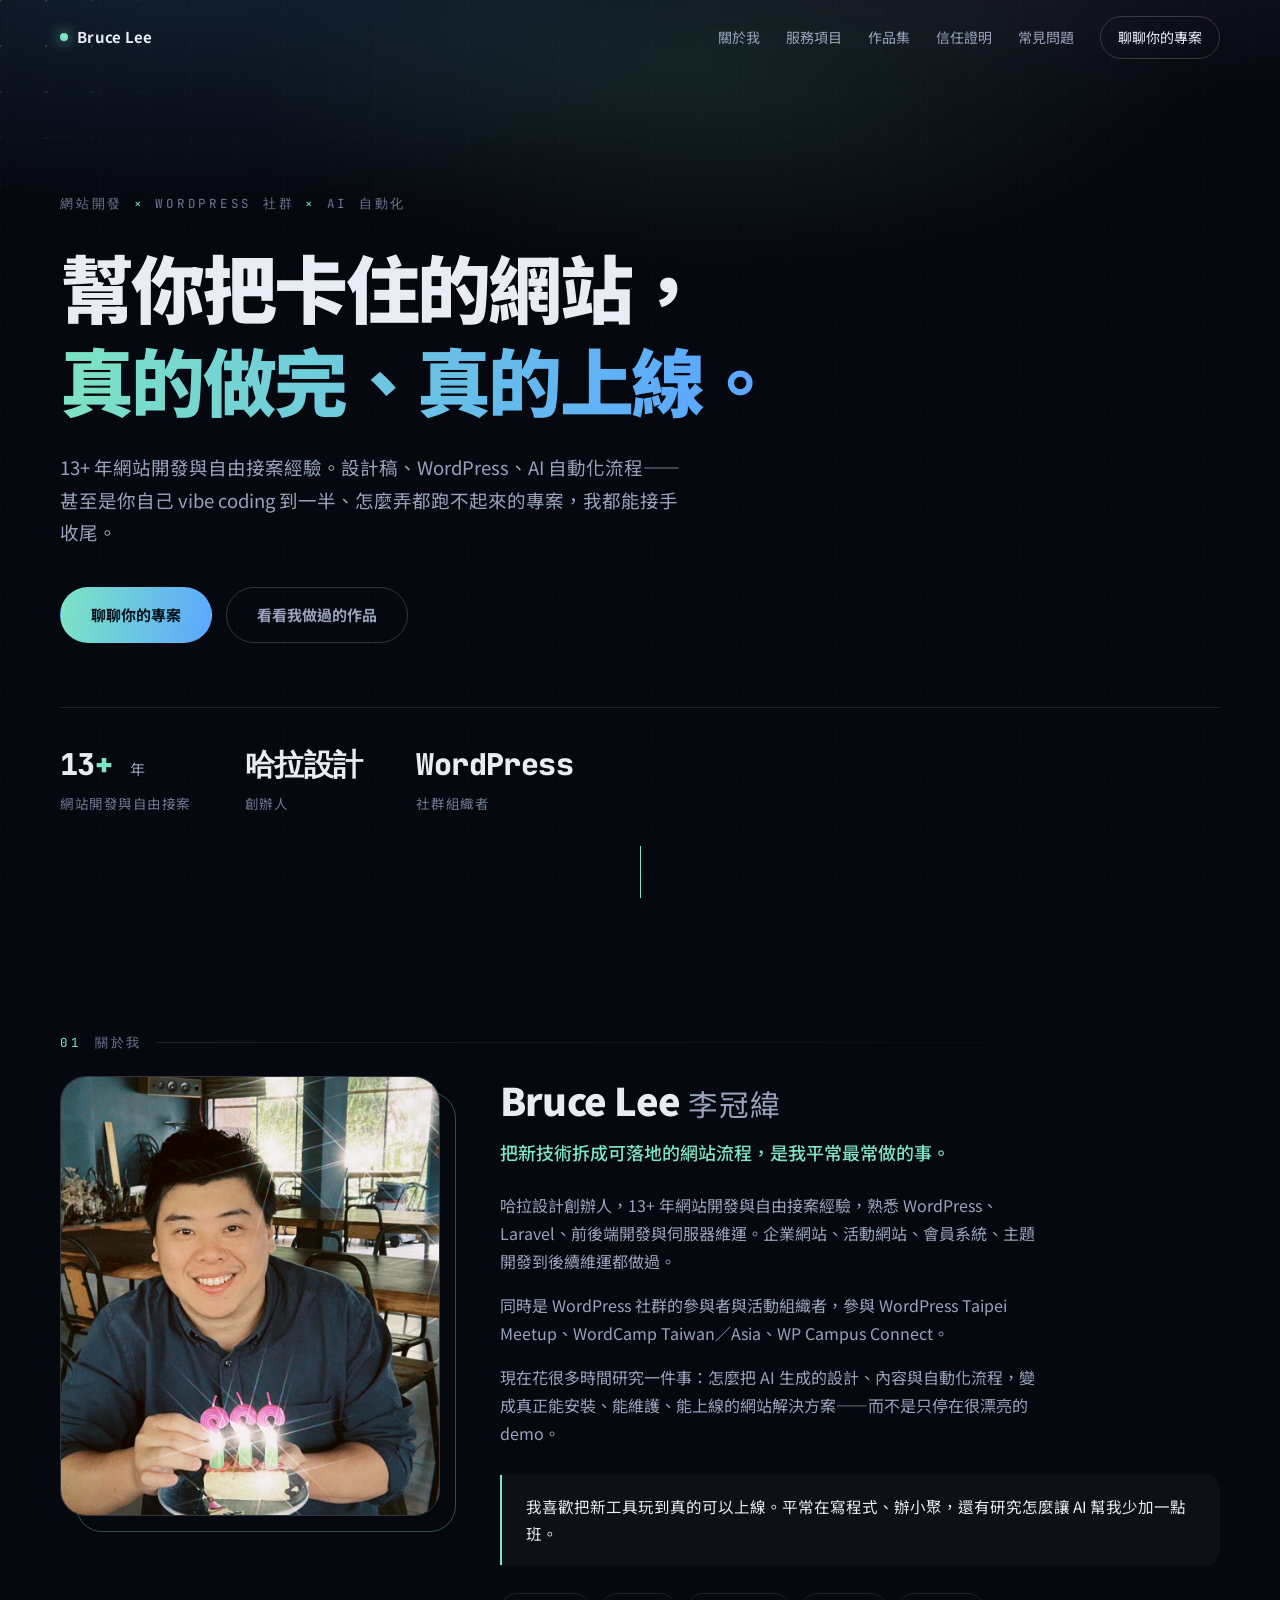
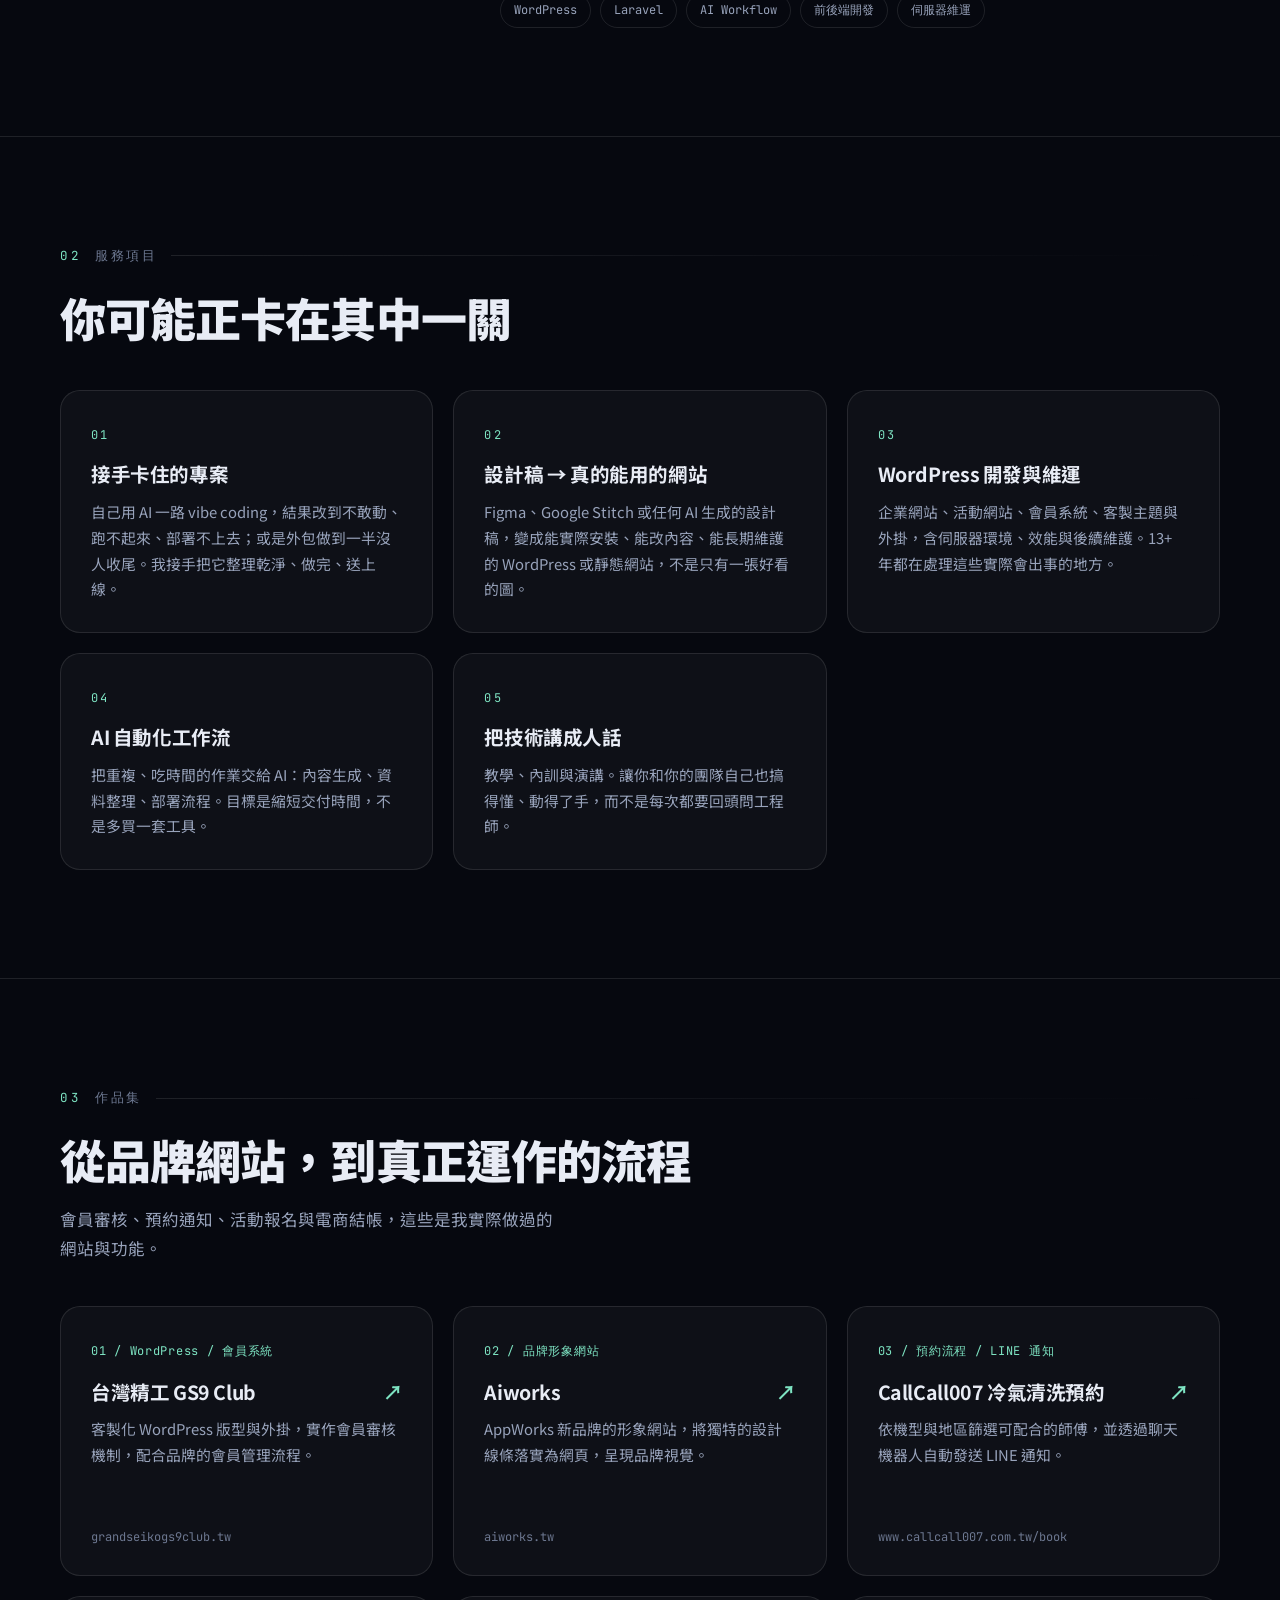
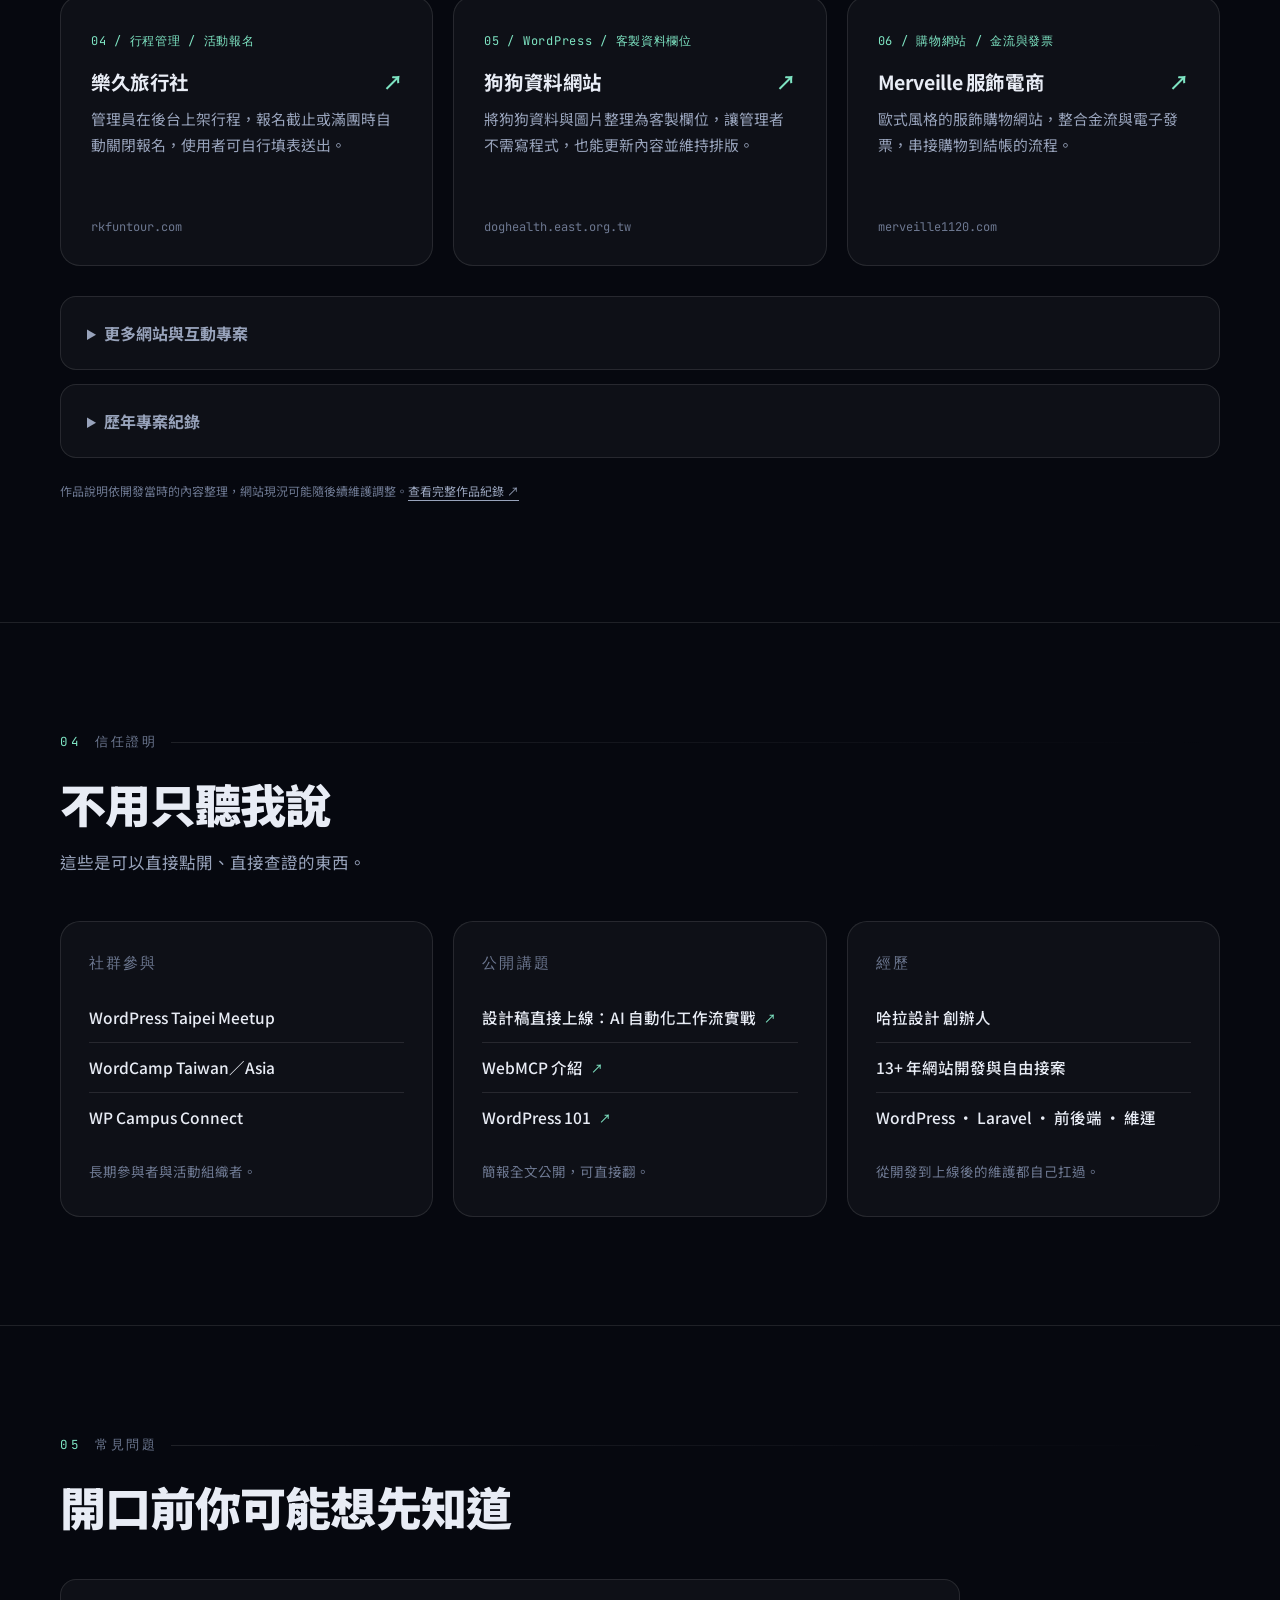
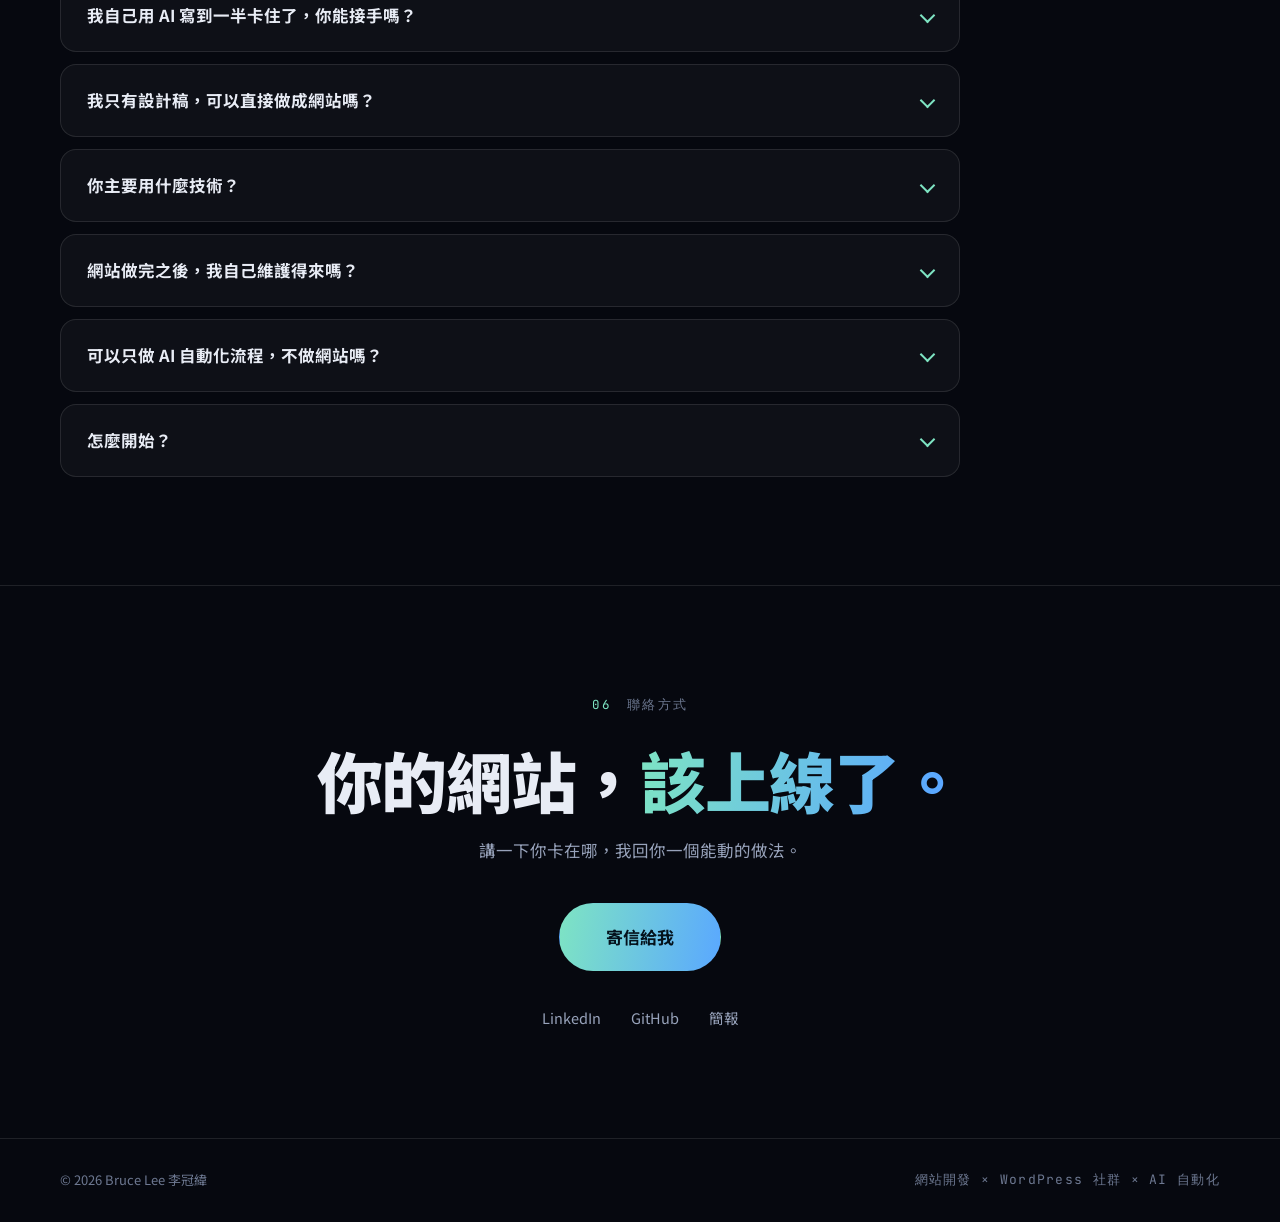
==== commit 81c575f4: "移除缺少介紹的形象網站作品清單" ====
--- a/index.html
+++ b/index.html
@@ -197,41 +197,6 @@
             <li><a href="https://www.swsg95.com.tw/" target="_blank"
                 rel="noopener">莎士比亞的妹妹們劇團：獨特的設計風格，打破一般網頁設計的框架，並設計暗藏的彩蛋 <span aria-hidden="true">↗</span></a></li>
           </ul>
-        </details>
-        <details class="portfolio-more">
-          <summary>形象網站作品</summary>
-          <div class="portfolio-brands"><a href="https://sme-mentor.com/" target="_blank" rel="noopener">sme-mentor.com
-              <span aria-hidden="true">↗</span></a><a href="https://detoxlife.tw/" target="_blank"
-              rel="noopener">detoxlife.tw <span aria-hidden="true">↗</span></a><a href="https://cheerstodive.com/"
-              target="_blank" rel="noopener">cheerstodive.com <span aria-hidden="true">↗</span></a><a
-              href="https://pacefitness.tw/" target="_blank" rel="noopener">pacefitness.tw <span
-                aria-hidden="true">↗</span></a><a href="https://winstartek.com/" target="_blank"
-              rel="noopener">winstartek.com <span aria-hidden="true">↗</span></a><a href="https://ypl.tw/"
-              target="_blank" rel="noopener">ypl.tw <span aria-hidden="true">↗</span></a><a
-              href="https://touchingyou.tw/" target="_blank" rel="noopener">touchingyou.tw <span
-                aria-hidden="true">↗</span></a><a href="https://dtcoach.tw/" target="_blank" rel="noopener">dtcoach.tw
-              <span aria-hidden="true">↗</span></a><a href="https://charlottestarots.com/" target="_blank"
-              rel="noopener">charlottestarots.com <span aria-hidden="true">↗</span></a><a href="https://rayulaw.com/"
-              target="_blank" rel="noopener">rayulaw.com <span aria-hidden="true">↗</span></a><a
-              href="https://dtlife.tw/" target="_blank" rel="noopener">dtlife.tw <span aria-hidden="true">↗</span></a><a
-              href="https://dtchange.tw/" target="_blank" rel="noopener">dtchange.tw <span
-                aria-hidden="true">↗</span></a><a href="https://dtstory.tw/" target="_blank" rel="noopener">dtstory.tw
-              <span aria-hidden="true">↗</span></a><a href="https://elterminals.com/" target="_blank"
-              rel="noopener">elterminals.com <span aria-hidden="true">↗</span></a><a href="https://greenripple.com.tw/"
-              target="_blank" rel="noopener">greenripple.com.tw <span aria-hidden="true">↗</span></a><a
-              href="https://woodcrafts.tw/" target="_blank" rel="noopener">woodcrafts.tw <span
-                aria-hidden="true">↗</span></a><a href="https://gracewu.tw/" target="_blank" rel="noopener">gracewu.tw
-              <span aria-hidden="true">↗</span></a><a href="https://goodchannel.tw/" target="_blank"
-              rel="noopener">goodchannel.tw <span aria-hidden="true">↗</span></a><a href="https://bnitainan.com/"
-              target="_blank" rel="noopener">bnitainan.com <span aria-hidden="true">↗</span></a><a
-              href="https://newmoonpos.com/" target="_blank" rel="noopener">newmoonpos.com <span
-                aria-hidden="true">↗</span></a><a href="https://lohasustain.com/" target="_blank"
-              rel="noopener">lohasustain.com <span aria-hidden="true">↗</span></a><a href="https://gaoyu.page/"
-              target="_blank" rel="noopener">gaoyu.page <span aria-hidden="true">↗</span></a><a
-              href="https://marina.com.tw/" target="_blank" rel="noopener">marina.com.tw <span
-                aria-hidden="true">↗</span></a><a href="https://you-vision.tw/" target="_blank"
-              rel="noopener">you-vision.tw <span aria-hidden="true">↗</span></a><a href="https://edf.eat2die.com/"
-              target="_blank" rel="noopener">edf.eat2die.com <span aria-hidden="true">↗</span></a></div>
         </details>
         <details class="portfolio-more">
           <summary>歷年專案紀錄</summary>
